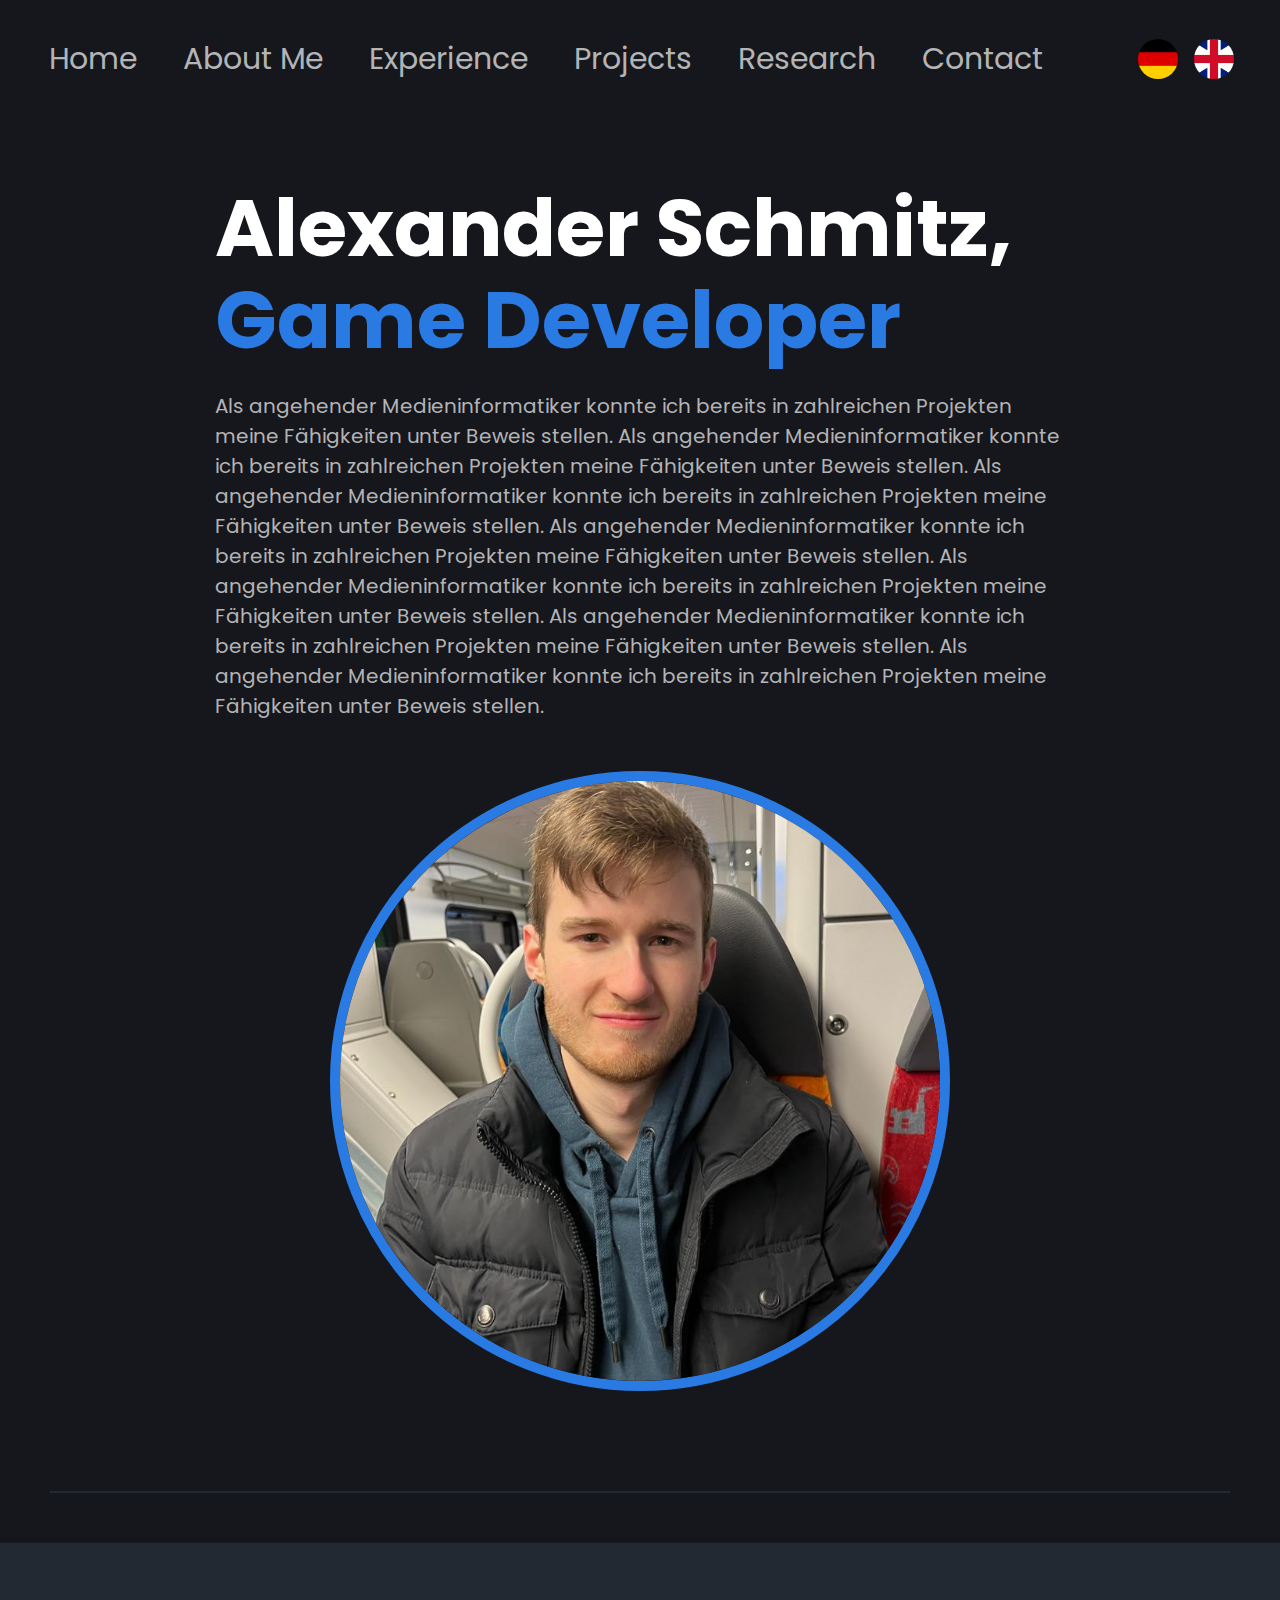
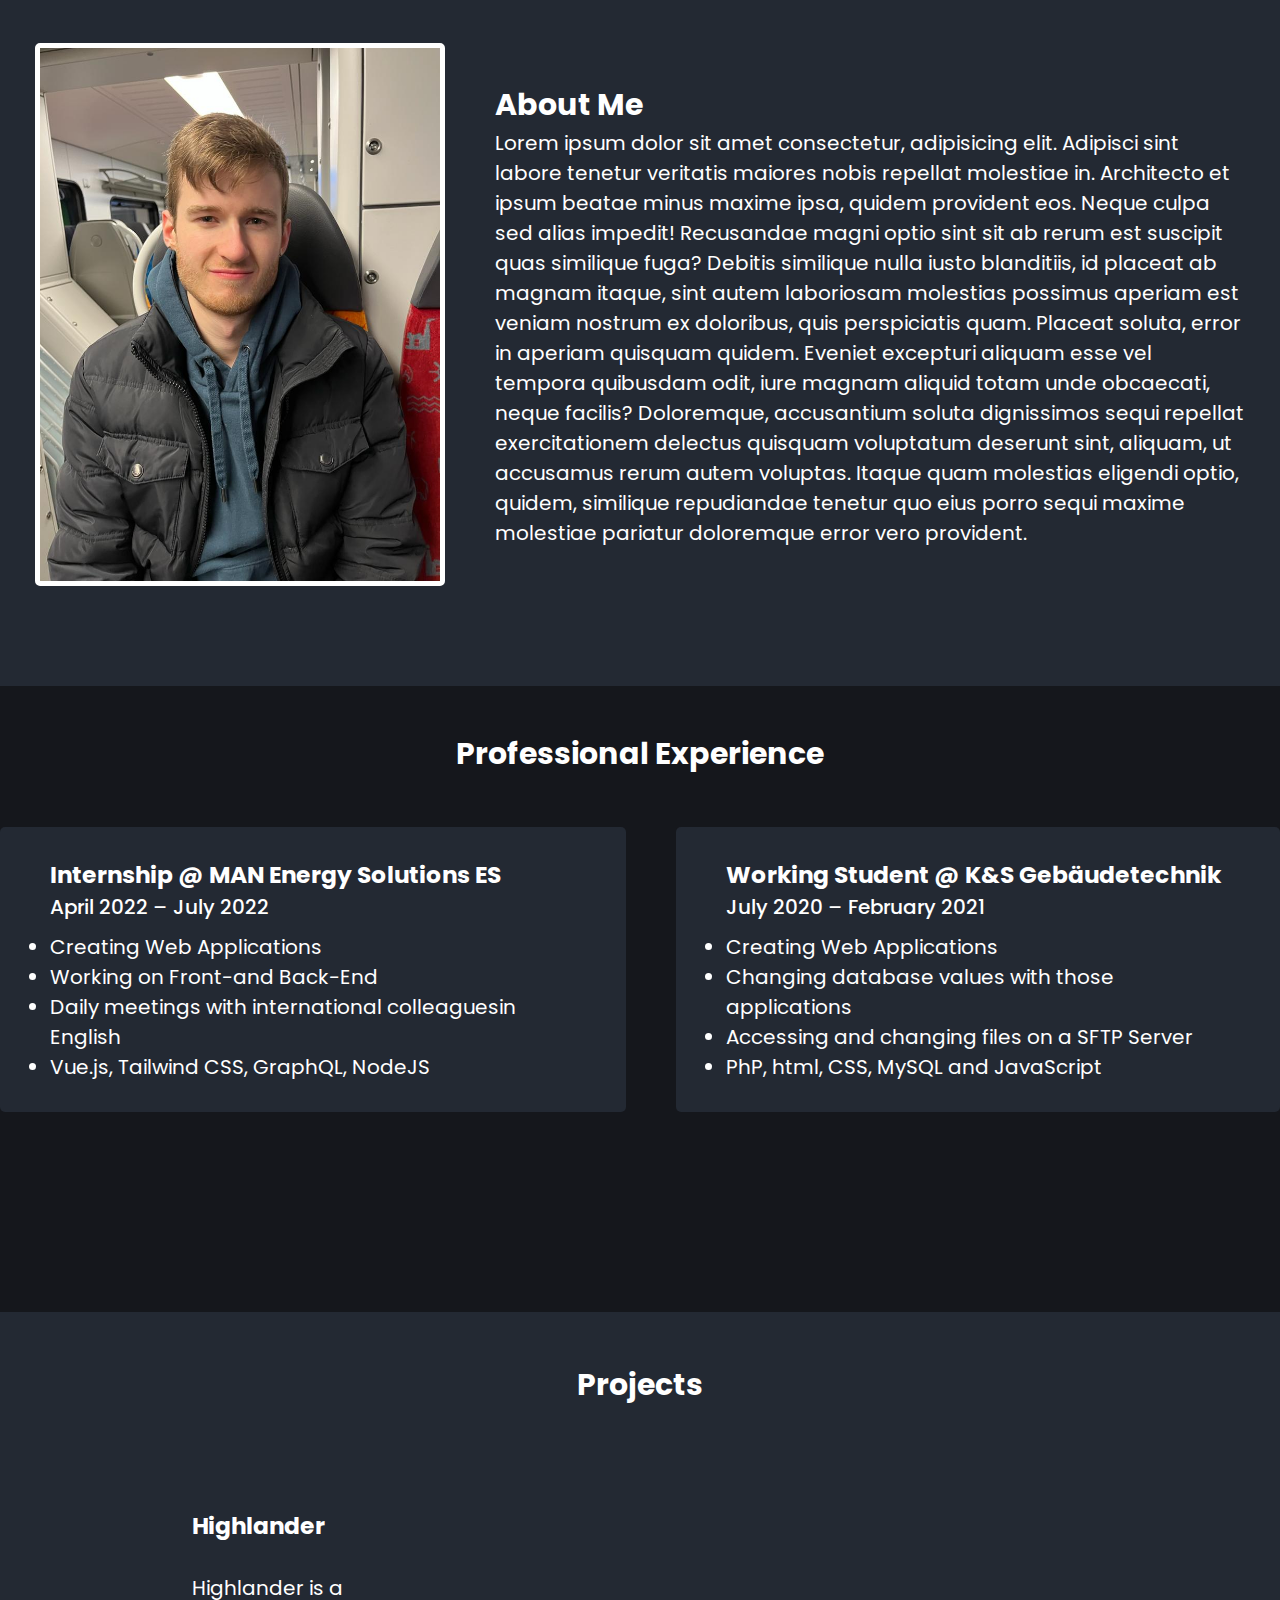
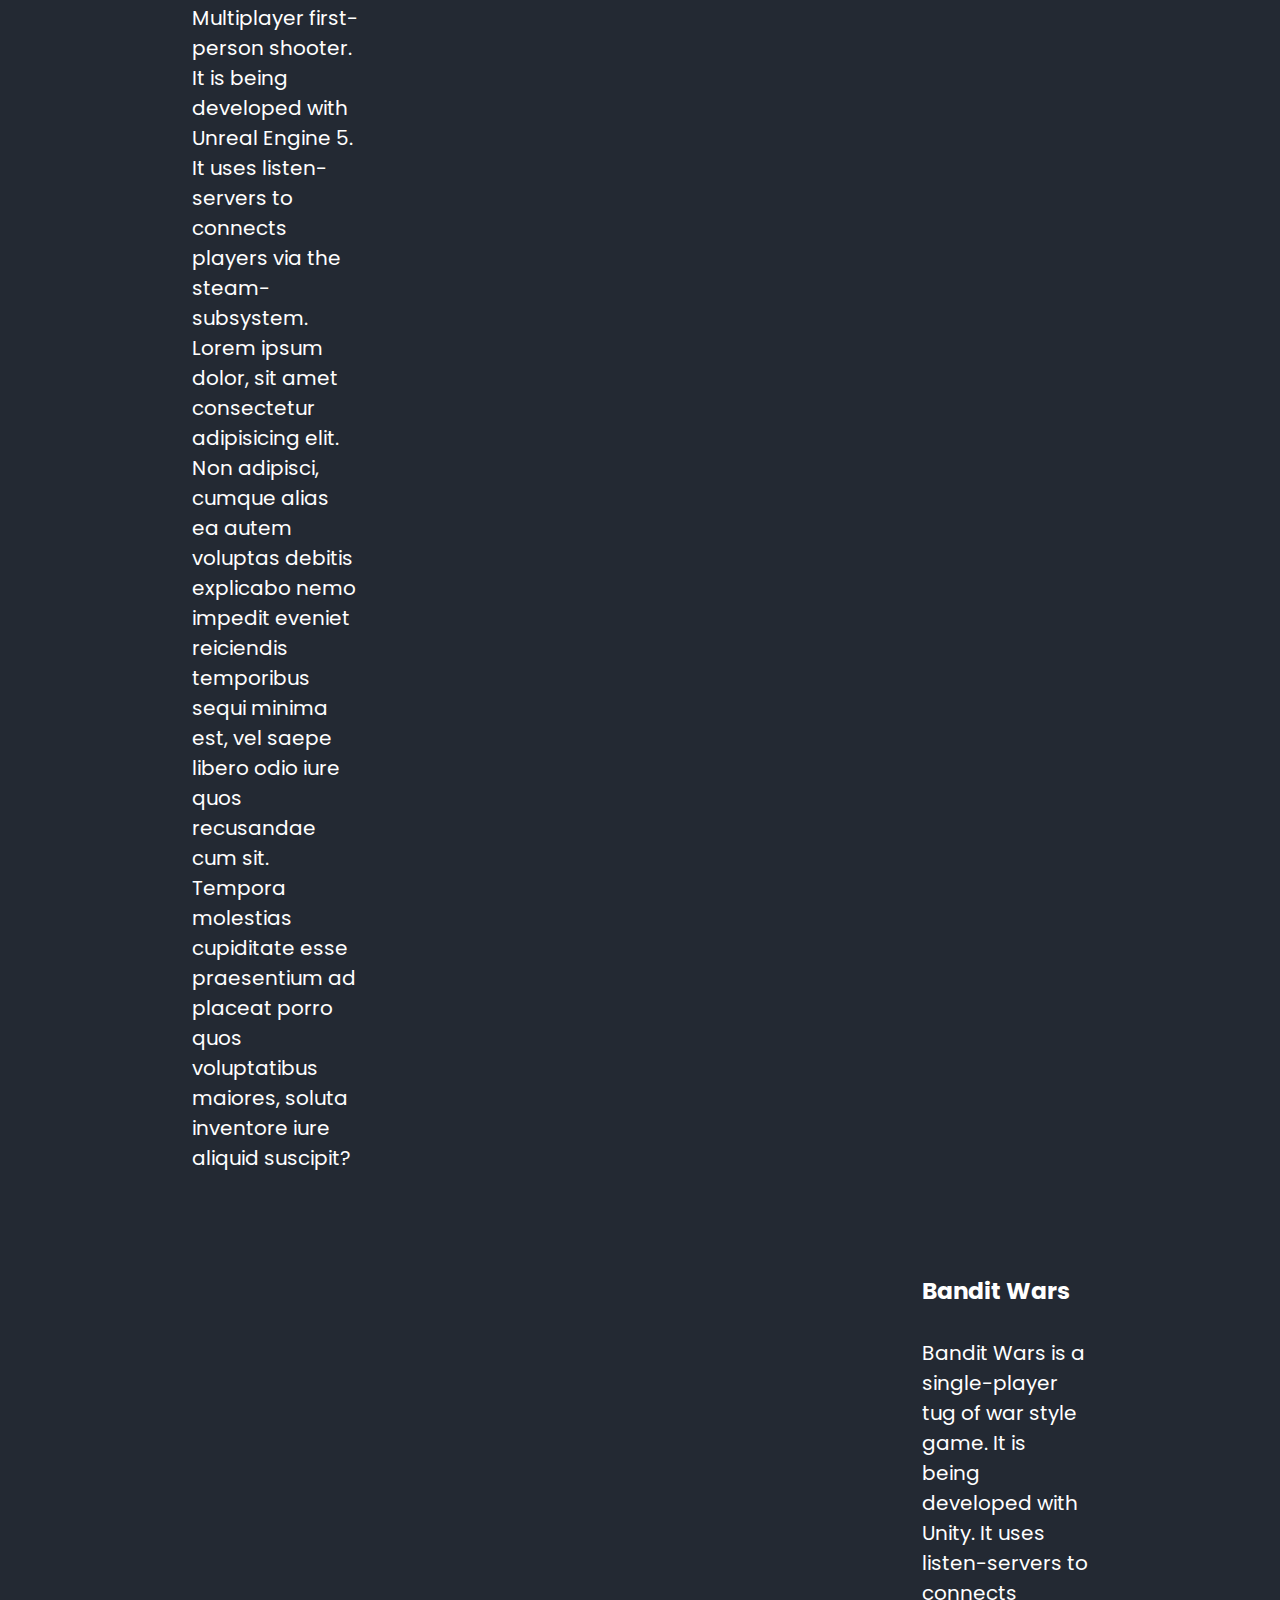
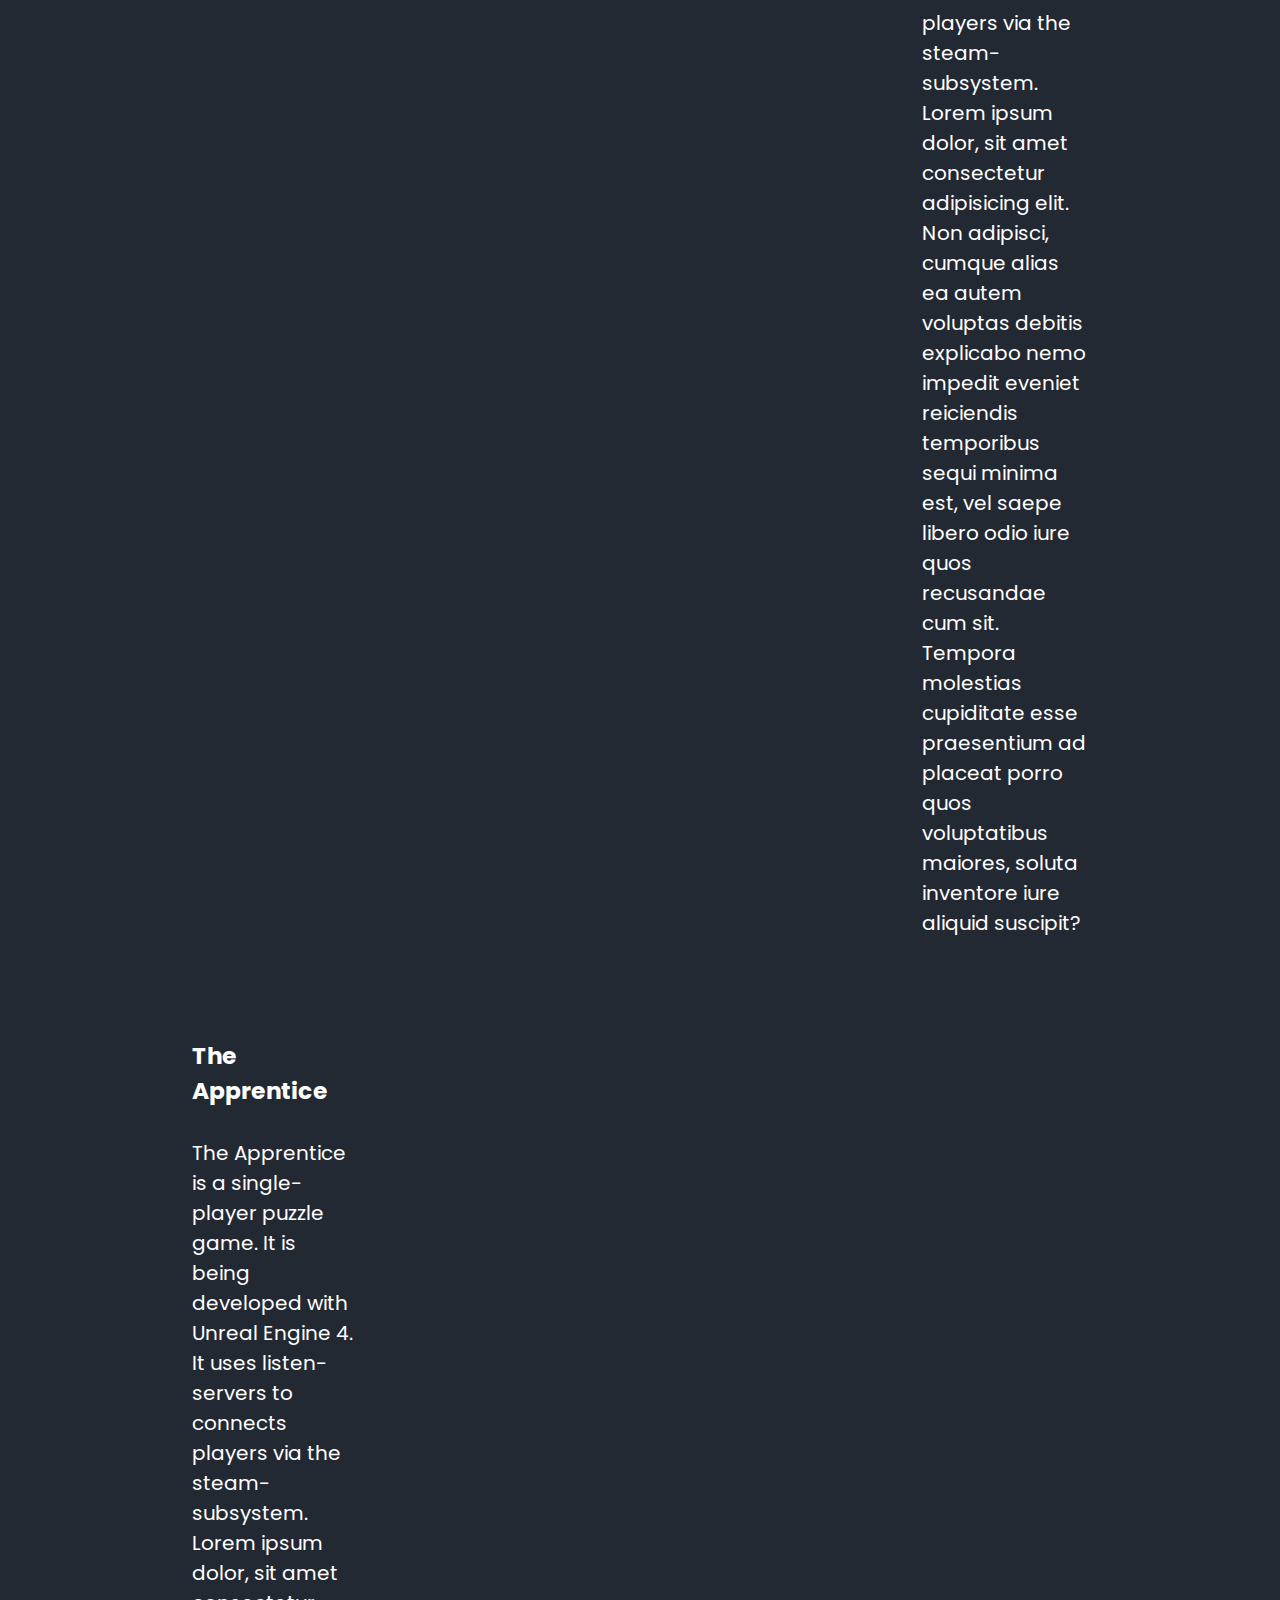
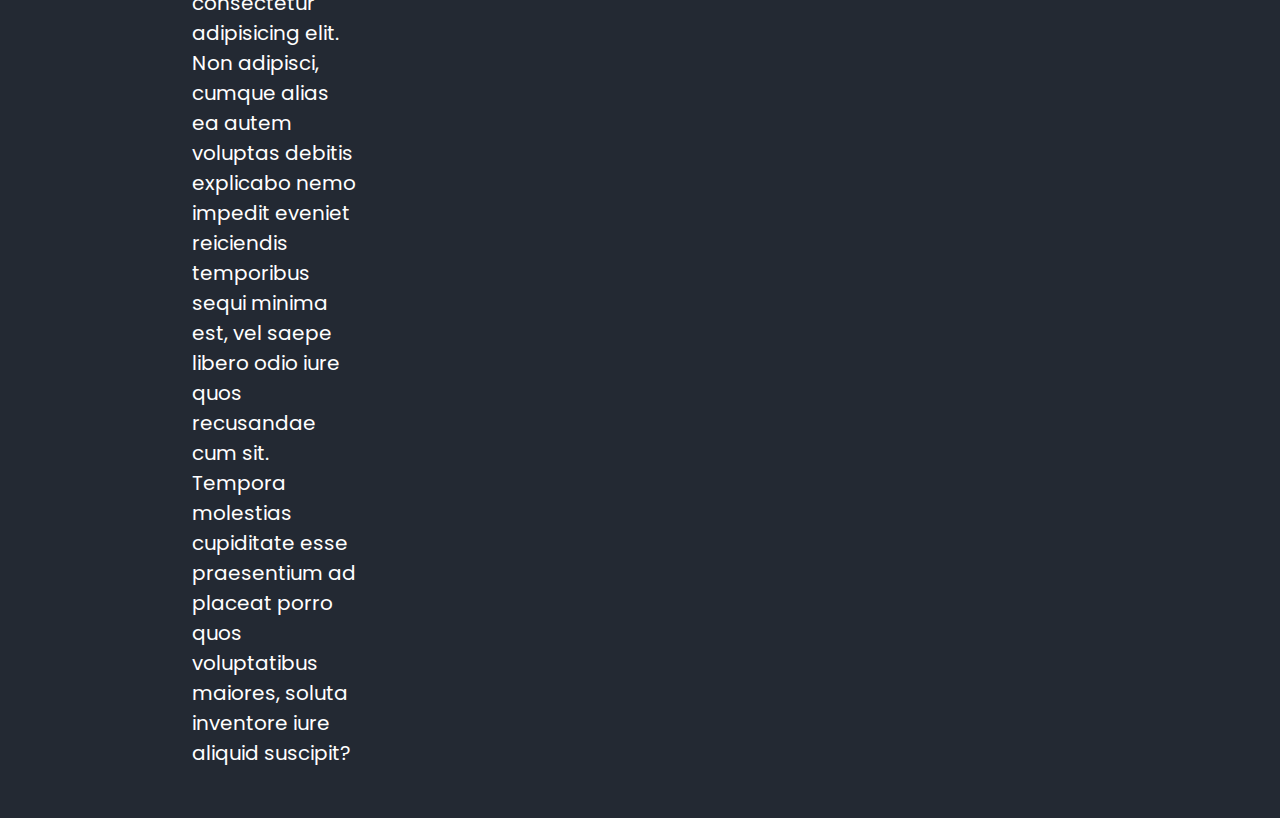
==== index.html @ 93273122 "Inital Commit" ====
<!DOCTYPE html>
<html lang="en">
<head>
    <meta charset="UTF-8">
    <meta http-equiv="X-UA-Compatible" content="IE=edge">
    <meta name="viewport" content="width=device-width, initial-scale=1.0">
    <title>Portfolio Alexander Schmitz</title>
    <link rel="stylesheet" href="styles/general.css">
    <link rel="stylesheet" href="styles/navbar.css">
    <link rel="stylesheet" href="styles/header.css">
    <link rel="stylesheet" href="styles/resume.css">
    <link rel="stylesheet" href="styles/aboutme.css">
    <link rel="stylesheet" href="styles/projects.css">
</head>
<body>
    <header>
        <nav>
            <ul>
                <li><a href="">Home</a></li>
                <li><a href="">About Me</a></li>
                <li><a href="">Experience</a></li>
                <li><a href="">Projects</a></li>
                <li><a href="">Research</a></li>
                <li><a href="">Contact</a></li>
            </ul>
            <div class="flags">
                <div class="flag">
                    <img src="images/german_flag.png">
                </div>
                <div class="flag">
                    <img src="images/gb_flag.png">
                </div>
            </div>
        </nav>
        <div class="header">
            <div class="header-text">
                <h1 style="white-space: nowrap;">Alexander Schmitz, <br><span style="color: var(--main-brand-color);">Game Developer</h1>
                <p class="subheading">
                    Als angehender Medieninformatiker konnte ich bereits in zahlreichen Projekten meine Fähigkeiten
                    unter Beweis stellen. Als angehender Medieninformatiker konnte ich bereits in zahlreichen Projekten meine Fähigkeiten
                    unter Beweis stellen. Als angehender Medieninformatiker konnte ich bereits in zahlreichen Projekten meine Fähigkeiten
                    unter Beweis stellen. Als angehender Medieninformatiker konnte ich bereits in zahlreichen Projekten meine Fähigkeiten
                    unter Beweis stellen. Als angehender Medieninformatiker konnte ich bereits in zahlreichen Projekten meine Fähigkeiten
                    unter Beweis stellen. Als angehender Medieninformatiker konnte ich bereits in zahlreichen Projekten meine Fähigkeiten
                    unter Beweis stellen. Als angehender Medieninformatiker konnte ich bereits in zahlreichen Projekten meine Fähigkeiten
                    unter Beweis stellen.
                </p>
            </div>
            <div class="circle">
                <img src="images/pic_self.jpeg" alt="Picture Alexander Schmitz">
            </div>
        </div>
    </header>
    <div class="divider"></div>
    <main>
        <section id="about-me-section">
            <img src="images/pic_self.jpeg" alt="Picture Alexander Schmitz">
            <div style="width: 750px;">
                <h2>About Me</h2>
                <p>Lorem ipsum dolor sit amet consectetur, adipisicing elit. Adipisci sint labore 
                    tenetur veritatis maiores nobis repellat molestiae in. Architecto et ipsum beatae 
                    minus maxime ipsa, quidem provident eos. Neque culpa sed alias impedit! Recusandae 
                    magni optio sint sit ab rerum est suscipit quas similique fuga? Debitis similique 
                    nulla iusto blanditiis, id placeat ab magnam itaque, sint autem laboriosam molestias 
                    possimus aperiam est veniam nostrum ex doloribus, quis perspiciatis quam. Placeat 
                    soluta, error in aperiam quisquam quidem. Eveniet excepturi aliquam esse vel tempora 
                    quibusdam odit, iure magnam aliquid totam unde obcaecati, neque facilis? Doloremque, 
                    accusantium soluta dignissimos sequi repellat exercitationem delectus quisquam voluptatum 
                    deserunt sint, aliquam, ut accusamus rerum autem voluptas. Itaque quam molestias eligendi 
                    optio, quidem, similique repudiandae tenetur quo eius porro sequi maxime molestiae pariatur 
                    doloremque error vero provident.
                </p>
            </div>
        </section>
        <section id="resume">
            <h2>Professional Experience</h2>
            <div id="experience">
                <div class="resume-section">
                    <h3>Internship @ MAN Energy Solutions ES</h3>
                    <h4>April 2022 – July 2022</h4>
                    <ul>
                        <li>Creating Web Applications</li>
                        <li>Working on Front-and Back-End</li>
                        <li>Daily meetings with international colleaguesin English</li>
                        <li>Vue.js, Tailwind CSS, GraphQL, NodeJS</li>
                    </ul>
                </div>
                <div class="resume-section">
                    <h3>Working Student @ K&S Gebäudetechnik</h3>
                    <h4>July 2020 – February 2021</h4>
                    <ul>
                        <li>Creating Web Applications</li>
                        <li>Changing database values with those applications</li>
                        <li>Accessing and changing files on a SFTP Server</li>
                        <li>PhP, html, CSS, MySQL and JavaScript</li>
                    </ul>
                </div>
            </div>
        </section>
        <section id="projects">
            <h2>Projects</h2>
            <div class="project">
                <div class="project-description">
                    <h3>Highlander</h3>
                    <p>
                        Highlander is a Multiplayer first-person shooter. It is being developed with Unreal Engine 5.
                        It uses listen-servers to connects players via the steam-subsystem. Lorem ipsum dolor, sit amet consectetur adipisicing elit. Non adipisci, cumque alias ea autem voluptas debitis explicabo nemo impedit eveniet reiciendis temporibus sequi minima est, vel saepe libero odio iure quos recusandae cum sit. Tempora molestias cupiditate esse praesentium ad placeat porro quos voluptatibus maiores, soluta inventore iure aliquid suscipit?
                    </p>
                </div>
                <div>
                    <iframe width="700" height="395" src="https://www.youtube.com/embed/jy7Hrgkqv9A" title="Highlander core gameplay elements" frameborder="0" allow="accelerometer; autoplay; clipboard-write; encrypted-media; gyroscope; picture-in-picture; web-share" allowfullscreen></iframe>
                </div>
            </div>
            <div class="project">
                <div>
                    <iframe width="700" height="395" src="https://www.youtube.com/embed/1UZQknP1VeA" title="Bandit Wars Demo" frameborder="0" allow="accelerometer; autoplay; clipboard-write; encrypted-media; gyroscope; picture-in-picture; web-share" allowfullscreen></iframe>
                </div>
                <div class="project-description">
                    <h3>Bandit Wars</h3>
                    <p>
                        Bandit Wars is a single-player tug of war style game. It is being developed with Unity.
                        It uses listen-servers to connects players via the steam-subsystem. Lorem ipsum dolor, sit amet consectetur adipisicing elit. Non adipisci, cumque alias ea autem voluptas debitis explicabo nemo impedit eveniet reiciendis temporibus sequi minima est, vel saepe libero odio iure quos recusandae cum sit. Tempora molestias cupiditate esse praesentium ad placeat porro quos voluptatibus maiores, soluta inventore iure aliquid suscipit?
                    </p>
                </div>
            </div>
            <div class="project">
                <div class="project-description">
                    <h3>The Apprentice</h3>
                    <p>
                        The Apprentice is a single-player puzzle game. It is being developed with Unreal Engine 4.
                        It uses listen-servers to connects players via the steam-subsystem. Lorem ipsum dolor, sit amet consectetur adipisicing elit. Non adipisci, cumque alias ea autem voluptas debitis explicabo nemo impedit eveniet reiciendis temporibus sequi minima est, vel saepe libero odio iure quos recusandae cum sit. Tempora molestias cupiditate esse praesentium ad placeat porro quos voluptatibus maiores, soluta inventore iure aliquid suscipit?
                    </p>
                </div>
                <div>
                    <iframe width="700" height="395" src="https://www.youtube.com/embed/t-I8sdcfZiw" title="The Apprentice Playthrough" frameborder="0" allow="accelerometer; autoplay; clipboard-write; encrypted-media; gyroscope; picture-in-picture; web-share" allowfullscreen></iframe>
                </div>
            </div>
        </section>
    </main>
    <footer>

    </footer>
</body>
</html>
---- styles/general.css ----
@import url('https://fonts.googleapis.com/css2?family=Poppins:ital,wght@0,100;0,200;0,300;0,400;0,500;0,600;0,700;0,800;0,900;1,100;1,200;1,300;1,400;1,500;1,600;1,700;1,800;1,900&display=swap');

:root {
    --main-brand-color: #297AE3;
    --primary-color: #15171C;
    --secondary-color: #232933;
    --light-secondary-color: #2E3744;
    --text-color: white;
    --secondary-text-color: #B3B4B6;
}

* {
    margin: 0;
    padding: 0;
}

body {
    min-height: 100vh;
    background-color: var(--primary-color);
    font-family: 'Poppins', sans-serif;
    font-size: 20px;
    color: var(--text-color)
}

.divider {
    border-top: 2px solid var(--secondary-color);
    margin-left: 50px;
    margin-right: 50px;
    margin-top: auto;
    margin-bottom: auto;
}

h1 {
    font-size: 80px;
    line-height: 115%;
}

.subheading {
    margin-top: 25px;
    color: var(--secondary-text-color);
}

@media(max-width: 800px) {
    h1 {
        font-size: 12vw;
        text-align: center;
    }

    .subheading {
        text-align: center;
    }
}
---- styles/navbar.css ----
nav {
    display: flex;
    justify-content: space-around;
}

nav ul {
    display: flex;
    justify-content: space-between;
    gap: 40px;
}

nav li {
    list-style-type: none;
}

nav a {
    text-decoration: none;
    color: var(--secondary-text-color);
    font-size: 30px;
    position: relative;
    padding: 3px;
}

nav a:hover {
    color: var(--text-color);
}

nav a::after {
    content: '';
    height: 2px;
    width: 0;
    background: var(--main-brand-color);
    position: absolute;
    bottom: 0;
    left: 0;
    transition: 150ms ease-in-out;
}

nav a:hover::after {
    width: 100%;
}
---- styles/header.css ----
header {
    margin-top: 4vh;
}

.header {
    padding: 100px 25px;
    display: flex;
    justify-content: center;
    align-items: center;
    gap: 50px;
    flex-wrap: wrap;
}

.header-text {
    width: 850px;
}

.circle {
    height: 600px;
    width: 600px;
    max-height: 80vw;
    max-width: 80vw;
    overflow: hidden;
    border-radius: 50%;
    border: 10px solid var(--main-brand-color);

    display: flex;
    justify-content: center;
    align-items: center;
}

.circle img {
    width: 100%;
}

.flag {
    height: 40px;
    width: 40px;
    max-height: 8vw;
    max-width: 8vw;
    overflow: hidden;
    border-radius: 50%;

    display: flex;
    justify-content: center;
    align-items: center;
}

.flag:hover {
    cursor: pointer;
}

.flag img {
    height: 100%;
}

.flags {
    display: flex;
    justify-content: center;
    align-items: center;
    gap: 1rem;
}
---- styles/resume.css ----
#experience {
    display: flex;
    flex-direction: row;
    align-items: center;
    justify-content: space-around;
    gap: 50px;
}

.resume-section {
    background-color: var(--secondary-color);
    border-radius: 5px;
    padding: 30px 50px;
}

.resume-section h4 {
    margin-bottom: 10px;
    font-weight: 500;
}

#resume {
    display: flex;
    flex-direction: column;
    align-items: center;
    gap: 50px;

    margin-top: 5vh;
    margin-bottom: 5vh;
}
---- styles/aboutme.css ----
#about-me-section {
    display: flex;
    justify-content: center;
    align-items: center;
    gap: 50px;
    margin-top: 50px;
    padding: 100px 0;
    background-color: var(--secondary-color);
}

#about-me-section img {
    width: 400px;
    border: 5px solid var(--text-color);
    border-radius: 5px;
}
---- styles/projects.css ----
#projects {
    margin-top: 200px;
    display: flex;
    align-items: center;
    justify-content: center;
    flex-direction: column;
    gap: 100px;
    padding: 50px 0;
    background-color: var(--secondary-color);
}

.project {
    display: flex;
    flex-direction: row;
    align-items: center;
    justify-content: center;
    gap: 30px;
    width: 70%;
}

.project-description {
    display: flex;
    flex-direction: column;
    justify-content: center;
    gap: 30px;
}

video {
    width: 400px;
    height: 300px;
}
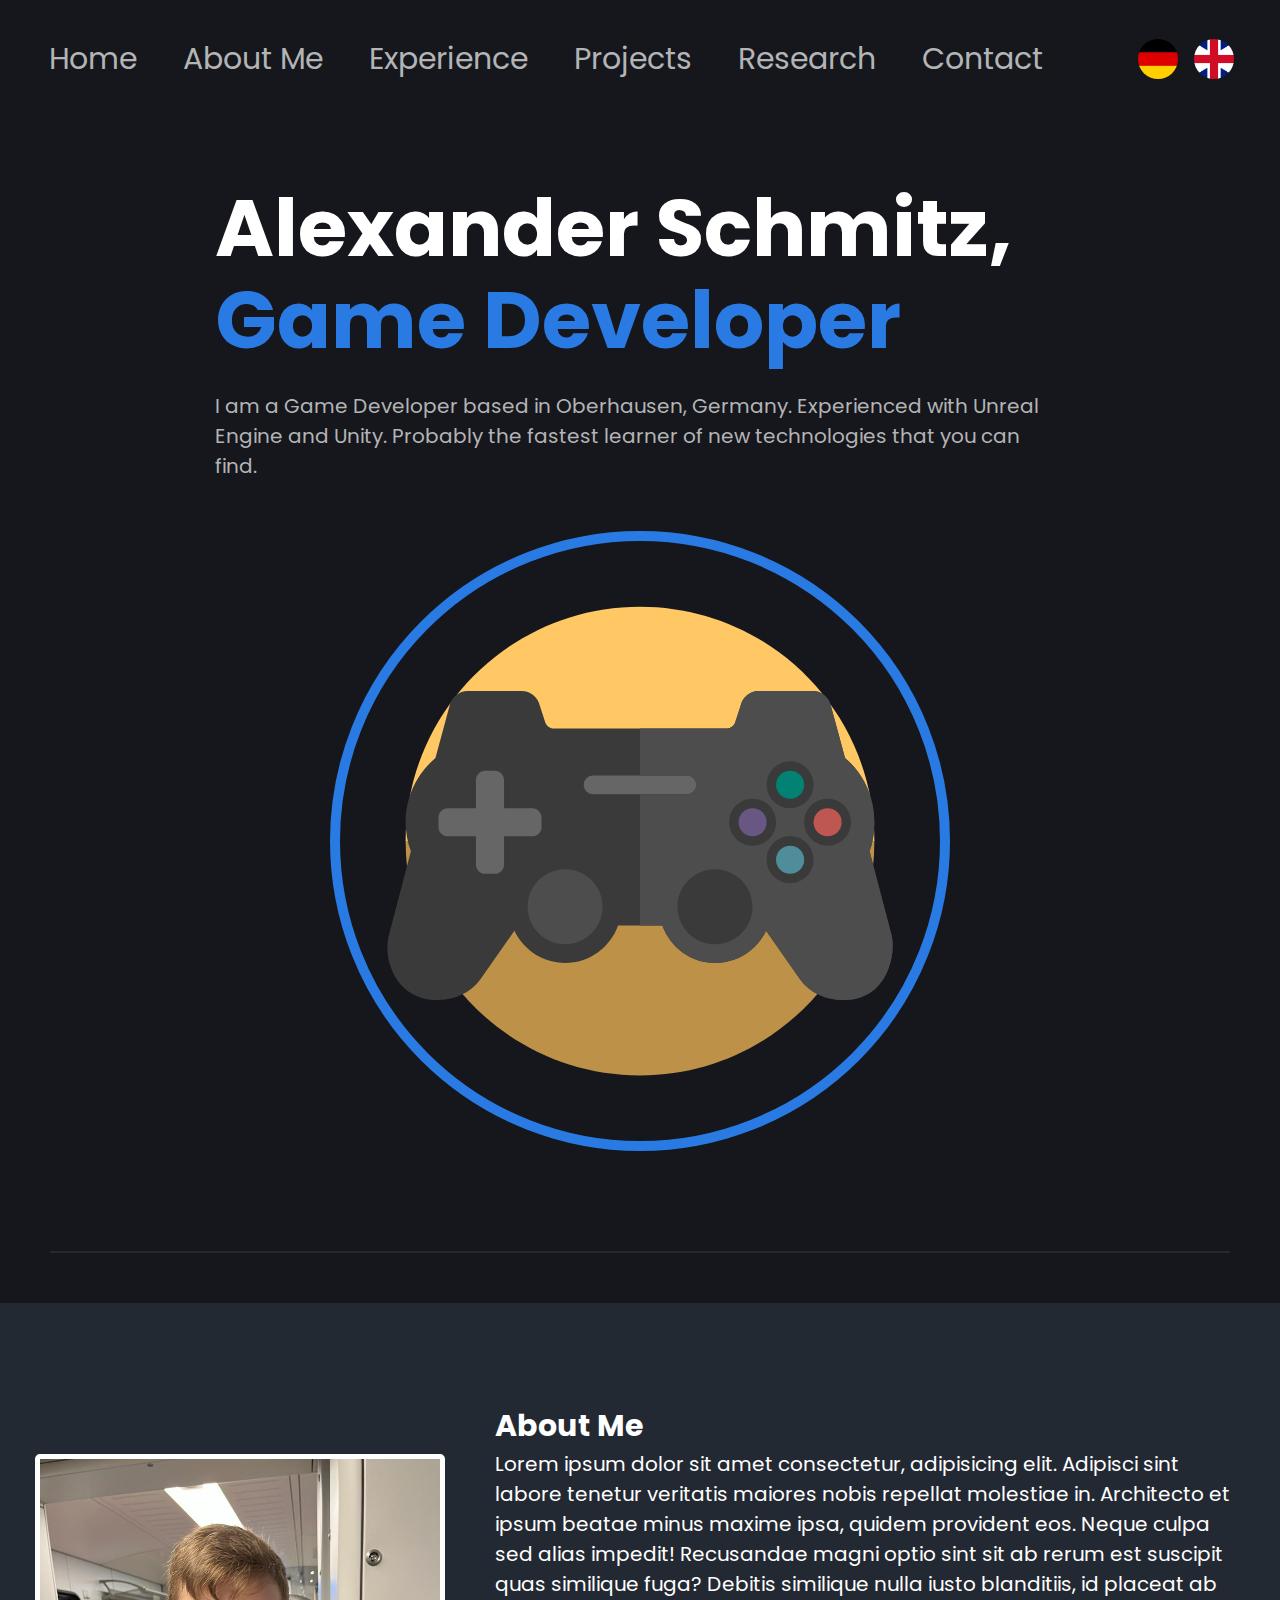
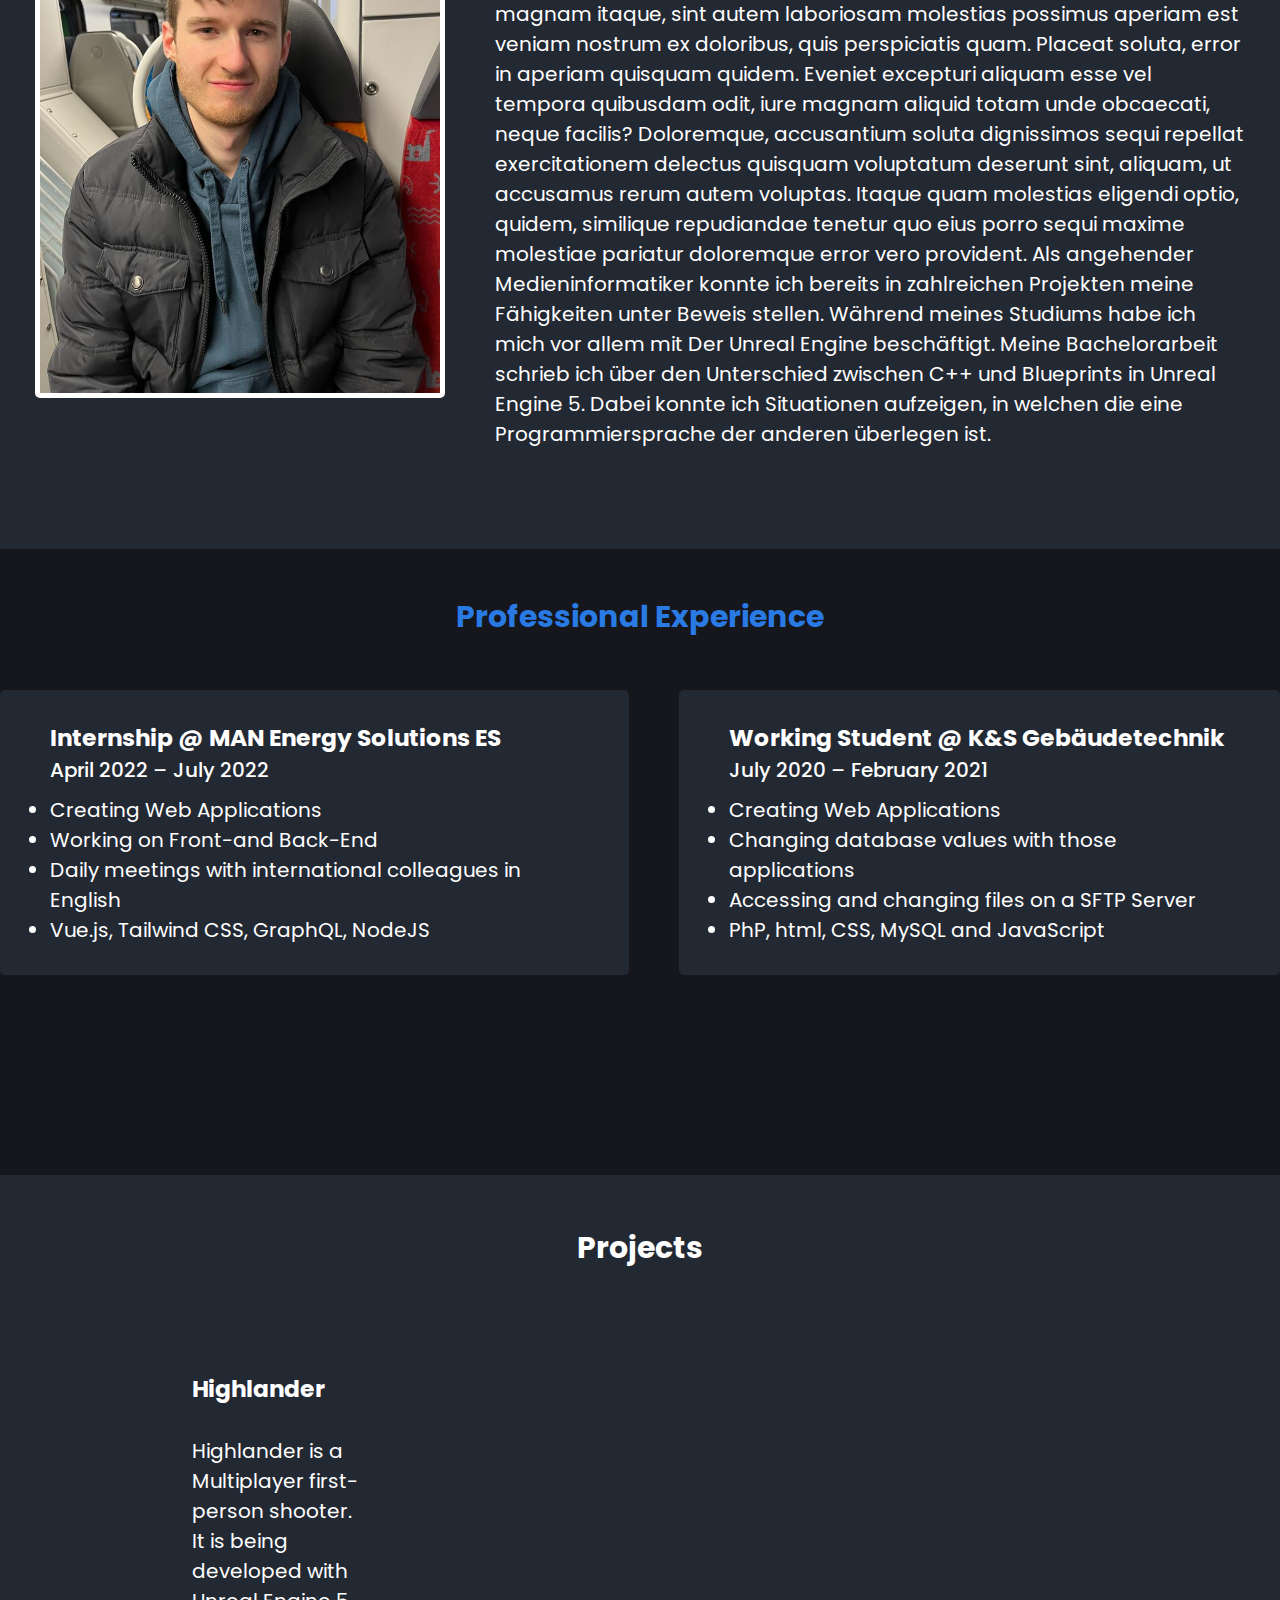
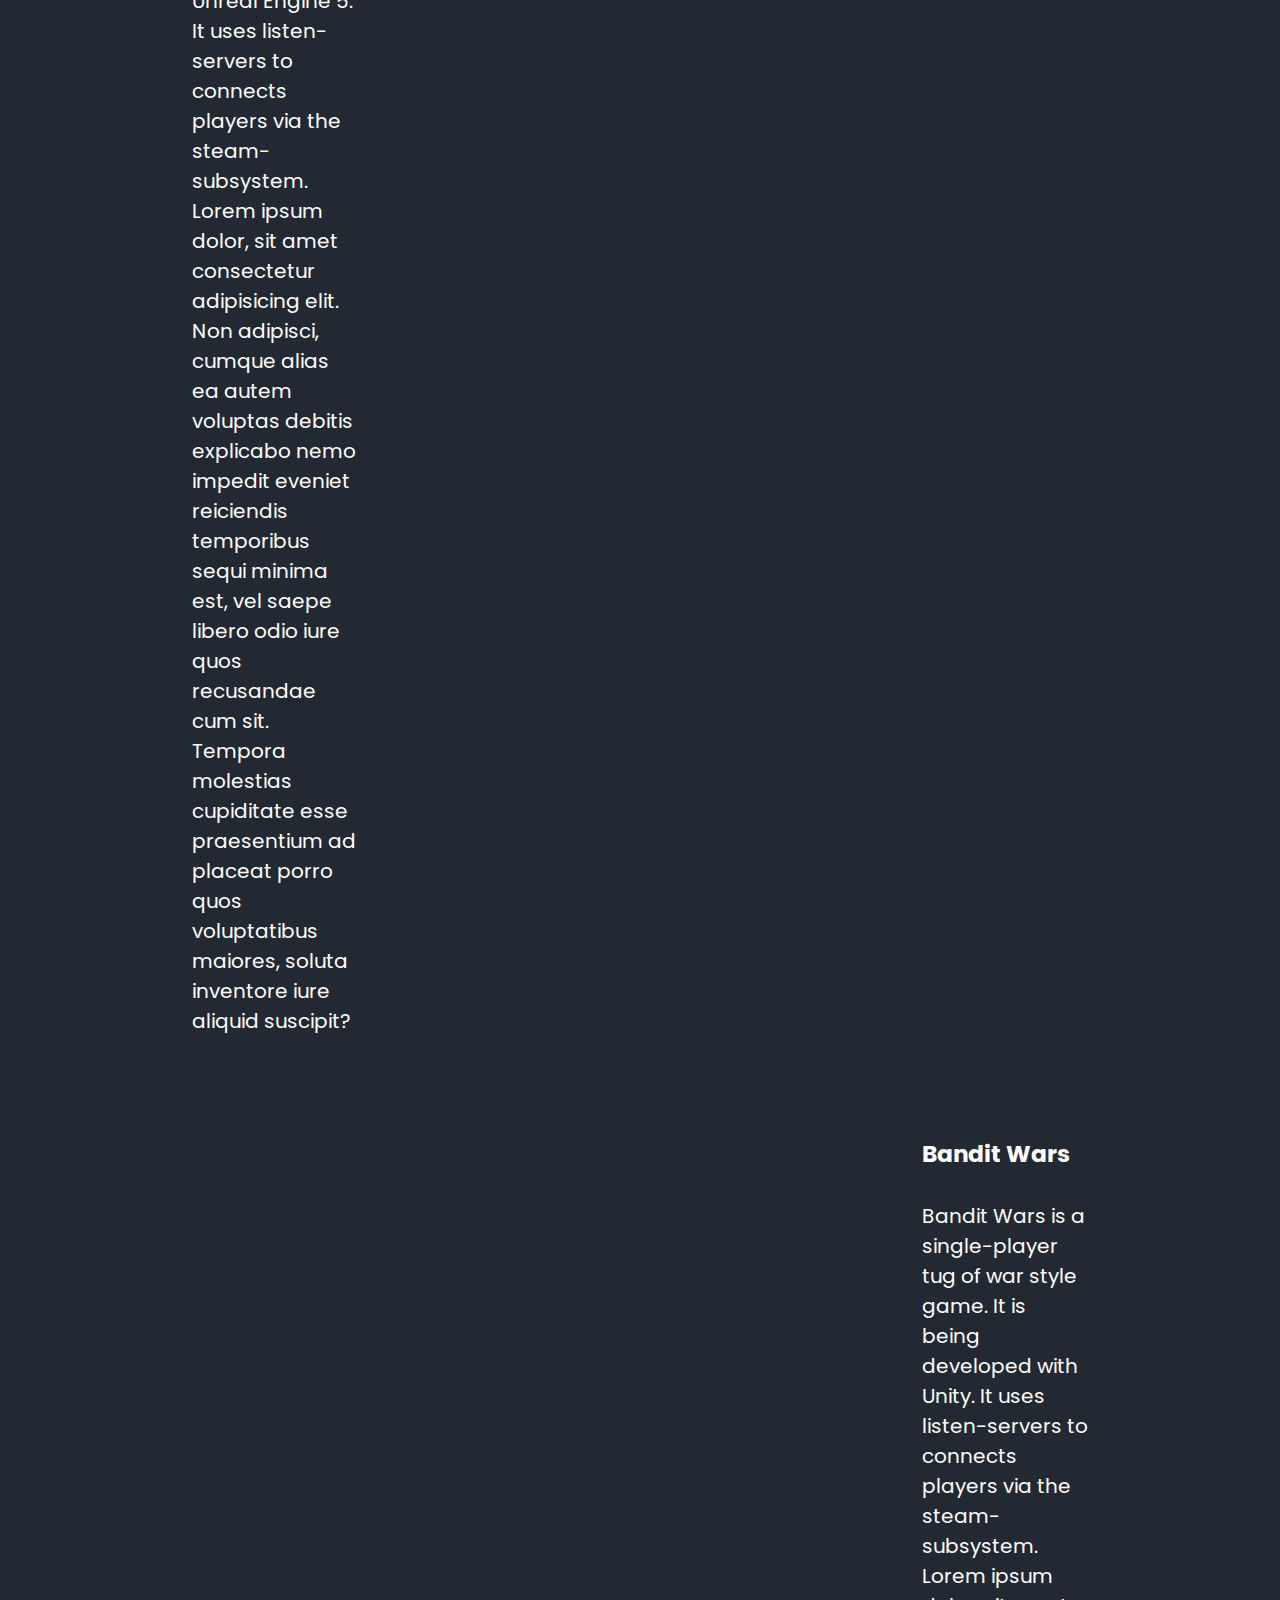
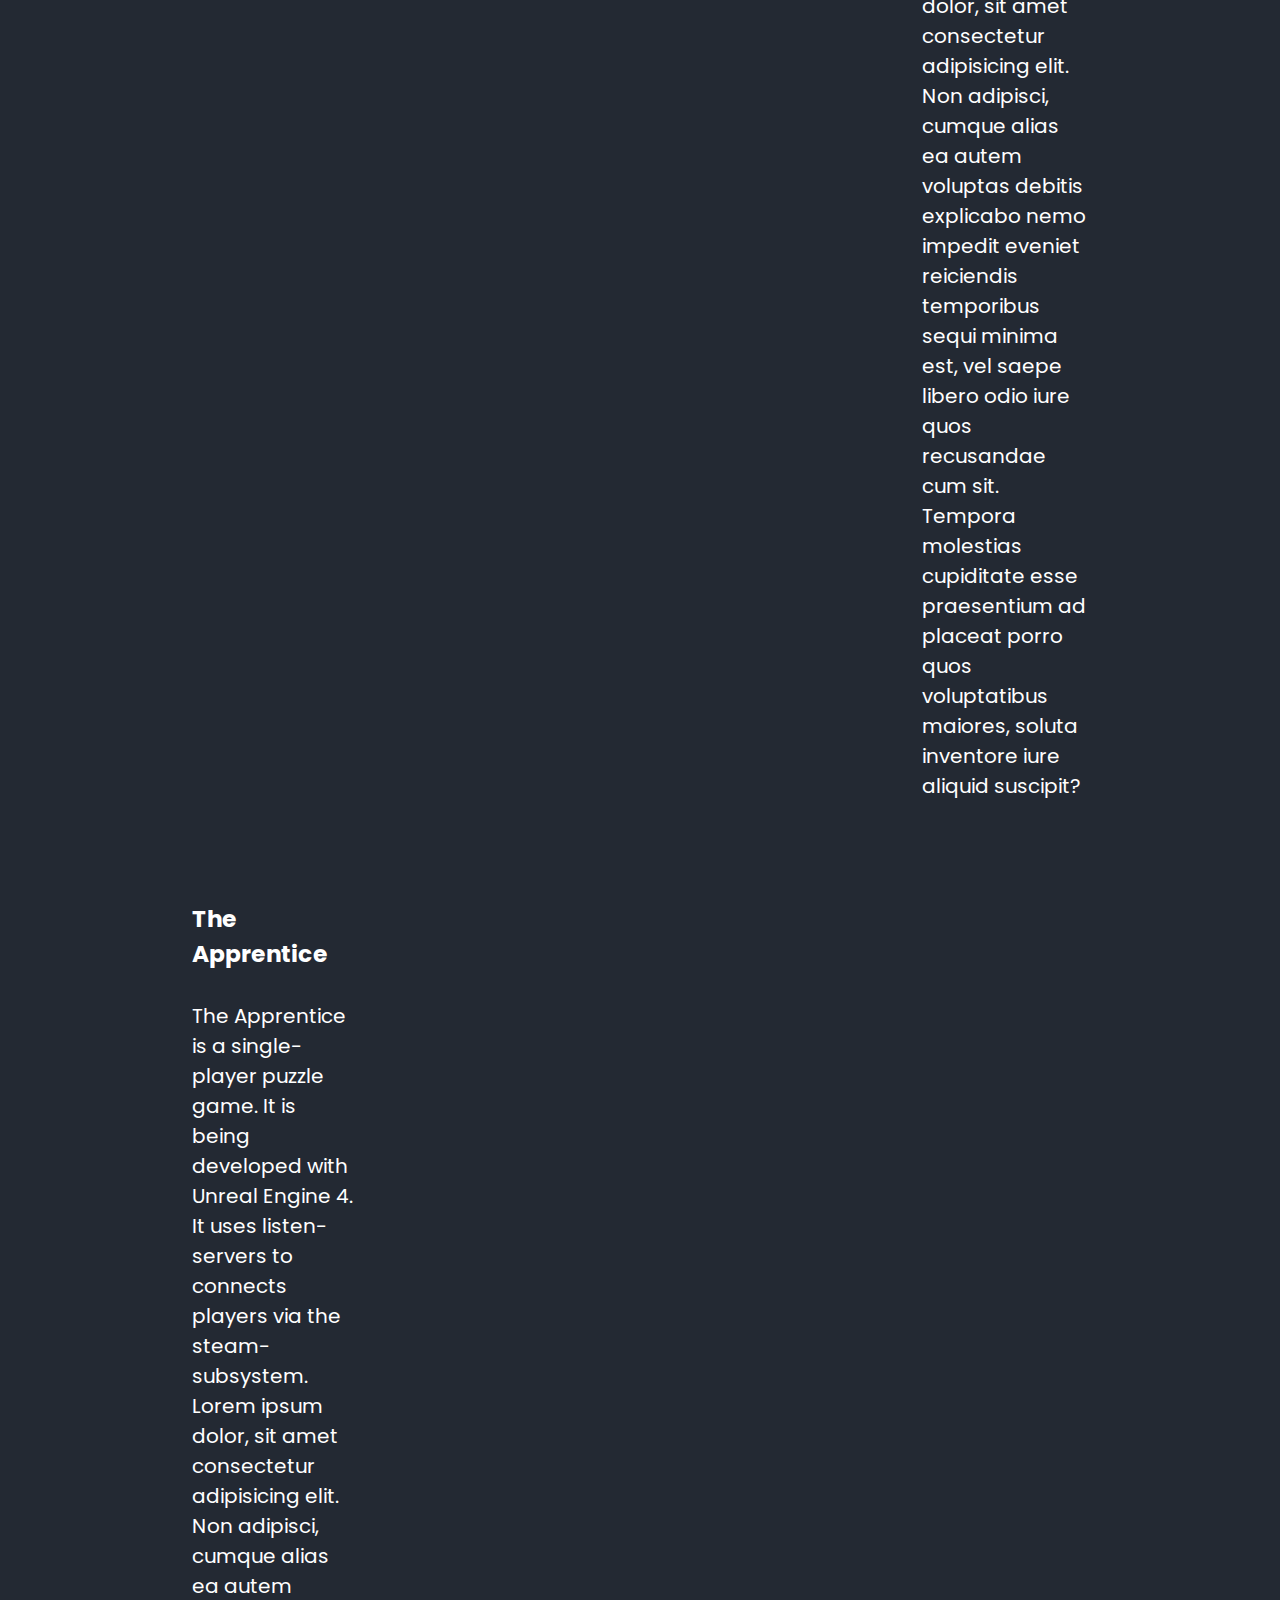
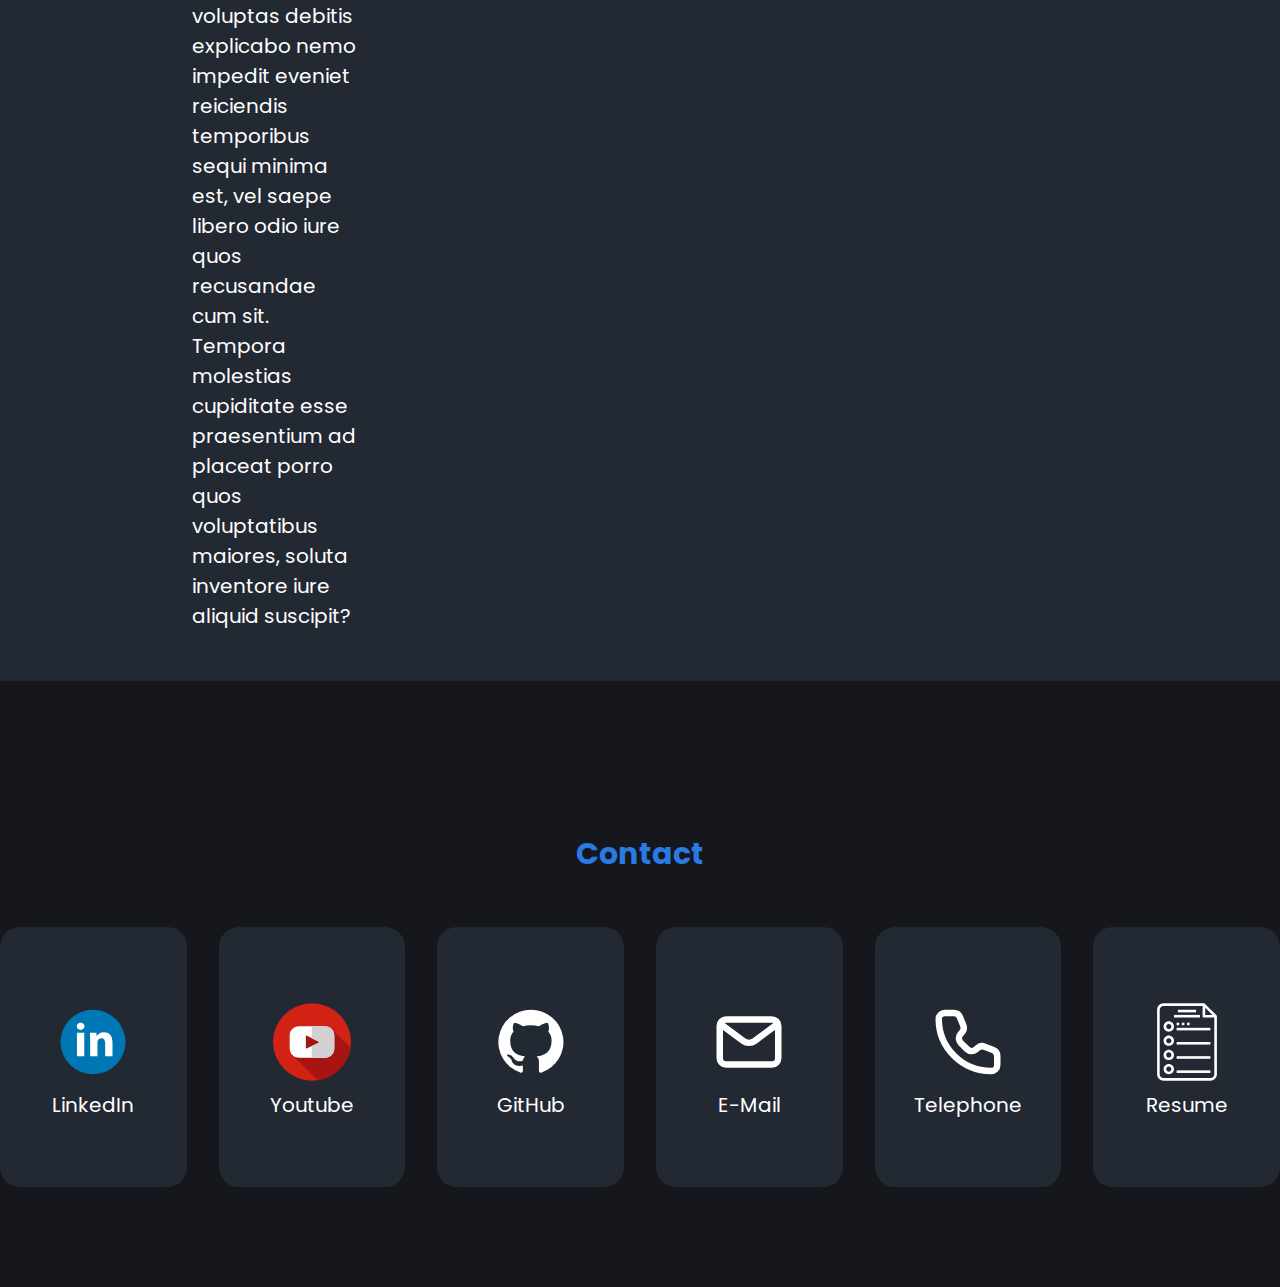
==== commit 412c62b9: "added informations section" ====
--- a/index.html
+++ b/index.html
@@ -11,6 +11,7 @@
     <link rel="stylesheet" href="styles/resume.css">
     <link rel="stylesheet" href="styles/aboutme.css">
     <link rel="stylesheet" href="styles/projects.css">
+    <link rel="stylesheet" href="styles/footer.css">
 </head>
 <body>
     <header>
@@ -19,7 +20,7 @@
                 <li><a href="">Home</a></li>
                 <li><a href="">About Me</a></li>
                 <li><a href="">Experience</a></li>
-                <li><a href="">Projects</a></li>
+                <li><a href="projects.html">Projects</a></li>
                 <li><a href="">Research</a></li>
                 <li><a href="">Contact</a></li>
             </ul>
@@ -36,18 +37,12 @@
             <div class="header-text">
                 <h1 style="white-space: nowrap;">Alexander Schmitz, <br><span style="color: var(--main-brand-color);">Game Developer</h1>
                 <p class="subheading">
-                    Als angehender Medieninformatiker konnte ich bereits in zahlreichen Projekten meine Fähigkeiten
-                    unter Beweis stellen. Als angehender Medieninformatiker konnte ich bereits in zahlreichen Projekten meine Fähigkeiten
-                    unter Beweis stellen. Als angehender Medieninformatiker konnte ich bereits in zahlreichen Projekten meine Fähigkeiten
-                    unter Beweis stellen. Als angehender Medieninformatiker konnte ich bereits in zahlreichen Projekten meine Fähigkeiten
-                    unter Beweis stellen. Als angehender Medieninformatiker konnte ich bereits in zahlreichen Projekten meine Fähigkeiten
-                    unter Beweis stellen. Als angehender Medieninformatiker konnte ich bereits in zahlreichen Projekten meine Fähigkeiten
-                    unter Beweis stellen. Als angehender Medieninformatiker konnte ich bereits in zahlreichen Projekten meine Fähigkeiten
-                    unter Beweis stellen.
+                    I am a Game Developer based in Oberhausen, Germany. Experienced with Unreal Engine and Unity.
+                    Probably the fastest learner of new technologies that you can find.
                 </p>
             </div>
             <div class="circle">
-                <img src="images/pic_self.jpeg" alt="Picture Alexander Schmitz">
+                <img src="images/game-svgrepo-com.svg" alt="Picture Alexander Schmitz">
             </div>
         </div>
     </header>
@@ -57,7 +52,8 @@
             <img src="images/pic_self.jpeg" alt="Picture Alexander Schmitz">
             <div style="width: 750px;">
                 <h2>About Me</h2>
-                <p>Lorem ipsum dolor sit amet consectetur, adipisicing elit. Adipisci sint labore 
+                <p>
+                    Lorem ipsum dolor sit amet consectetur, adipisicing elit. Adipisci sint labore 
                     tenetur veritatis maiores nobis repellat molestiae in. Architecto et ipsum beatae 
                     minus maxime ipsa, quidem provident eos. Neque culpa sed alias impedit! Recusandae 
                     magni optio sint sit ab rerum est suscipit quas similique fuga? Debitis similique 
@@ -68,12 +64,17 @@
                     accusantium soluta dignissimos sequi repellat exercitationem delectus quisquam voluptatum 
                     deserunt sint, aliquam, ut accusamus rerum autem voluptas. Itaque quam molestias eligendi 
                     optio, quidem, similique repudiandae tenetur quo eius porro sequi maxime molestiae pariatur 
-                    doloremque error vero provident.
+                    doloremque error vero provident. 
+                    Als angehender Medieninformatiker konnte ich bereits in zahlreichen Projekten meine Fähigkeiten
+                    unter Beweis stellen.
+                    Während meines Studiums habe ich mich vor allem mit Der Unreal Engine beschäftigt.
+                    Meine Bachelorarbeit schrieb ich über den Unterschied zwischen C++ und Blueprints in Unreal Engine 5.
+                    Dabei konnte ich Situationen aufzeigen, in welchen die eine Programmiersprache der anderen überlegen ist.
                 </p>
             </div>
         </section>
         <section id="resume">
-            <h2>Professional Experience</h2>
+            <h2 style="color: var(--main-brand-color)">Professional Experience</h2>
             <div id="experience">
                 <div class="resume-section">
                     <h3>Internship @ MAN Energy Solutions ES</h3>
@@ -81,7 +82,7 @@
                     <ul>
                         <li>Creating Web Applications</li>
                         <li>Working on Front-and Back-End</li>
-                        <li>Daily meetings with international colleaguesin English</li>
+                        <li>Daily meetings with international colleagues in English</li>
                         <li>Vue.js, Tailwind CSS, GraphQL, NodeJS</li>
                     </ul>
                 </div>
@@ -97,7 +98,7 @@
                 </div>
             </div>
         </section>
-        <section id="projects">
+        <section class="projects">
             <h2>Projects</h2>
             <div class="project">
                 <div class="project-description">
@@ -138,7 +139,61 @@
         </section>
     </main>
     <footer>
-
+        <div>
+            <div style="display: flex; justify-content: center; margin-bottom: 50px; color: var(--main-brand-color)">
+                <h2>Contact</h2>
+            </div>
+            <div class="contact">
+                <div class="social-icon">
+                    <a href="https://www.linkedin.com/in/alexander-schmitz-80b65a227/" target="_blank">
+                        <img src="images/linkedin-svgrepo-com.svg" alt="LinkedIn">
+                    </a>
+                    <div>
+                        LinkedIn
+                    </div>
+                </div>
+                <div class="social-icon">
+                    <a href="https://www.youtube.com/channel/UC_hj7Z6IKdzc0lH1IGOs1Bw" target="_blank">
+                        <img src="images/youtube-svgrepo-com.svg" alt="Youtube">
+                    </a>
+                    <div>
+                        Youtube
+                    </div>
+                </div>
+                <div class="social-icon">
+                    <a href="https://github.com/axschmitz" target="_blank">
+                        <img src="images/github-svgrepo-com.svg" alt="GitHub">
+                    </a>
+                    <div>
+                        GitHub
+                    </div>
+                </div>
+                <div class="social-icon">
+                    <a href="mailto:alexschmitz64@live.de">
+                        <img src="images/email-svgrepo-com.svg" alt="E-Mail">
+                    </a>
+                    <div>
+                        E-Mail
+                    </div>
+                </div>
+                <div class="social-icon">
+                    <a href="tel:+4915785721112">
+                        <img src="images/phone-svgrepo-com.svg" alt="Telephone">
+                    </a>
+                    <div>
+                        Telephone
+                    </div>
+                </div>
+                <div class="social-icon">
+                    <a href="./docs/Resume.pdf" download>
+                        <img src="images/list-svgrepo-com.svg" alt="Resume">
+                    </a>
+                    <div>
+                        Resume
+                    </div>
+                </div>
+            </div>
+        </div>
     </footer>
 </body>
 </html>--- a/styles/general.css
+++ b/styles/general.css
@@ -2,7 +2,7 @@
 
 :root {
     --main-brand-color: #297AE3;
-    --primary-color: #15171C;
+    --primary-color: #15171C;    
     --secondary-color: #232933;
     --light-secondary-color: #2E3744;
     --text-color: white;
--- a/styles/projects.css
+++ b/styles/projects.css
@@ -1,4 +1,4 @@
-#projects {
+.projects {
     margin-top: 200px;
     display: flex;
     align-items: center;
--- a/styles/footer.css
+++ b/styles/footer.css
@@ -0,0 +1,48 @@
+footer {
+    margin-top: 150px;
+    margin-bottom: 100px;
+}
+
+.social-icon {
+    display: flex;
+    justify-content: center;
+    align-items: center;
+    flex-direction: column;
+
+    background-color: var(--secondary-color);
+    padding: 2em;
+    width: 10vw;
+    height: 20vh;
+    border-radius: 20px;
+    overflow: hidden;
+}
+
+.social-icon:hover {
+    -webkit-box-shadow: 0px 2px 10px 3px rgba(255,255,255,0.4); 
+    box-shadow: 0px 2px 10px 3px rgba(255,255,255,0.4);
+}
+
+.social-icon a {
+    display: flex;
+    justify-content: center;
+    align-items: center;
+}
+
+.social-icon img {
+    height: 90%;
+    width: 90%;
+    transition: 150ms ease-in-out;
+}
+
+.social-icon img:hover {
+    cursor: pointer;
+    height: 95%;
+    width: 95%;
+}
+
+.contact {
+    display: flex;
+    justify-content: center;
+    align-items: center;
+    gap: 2rem;
+}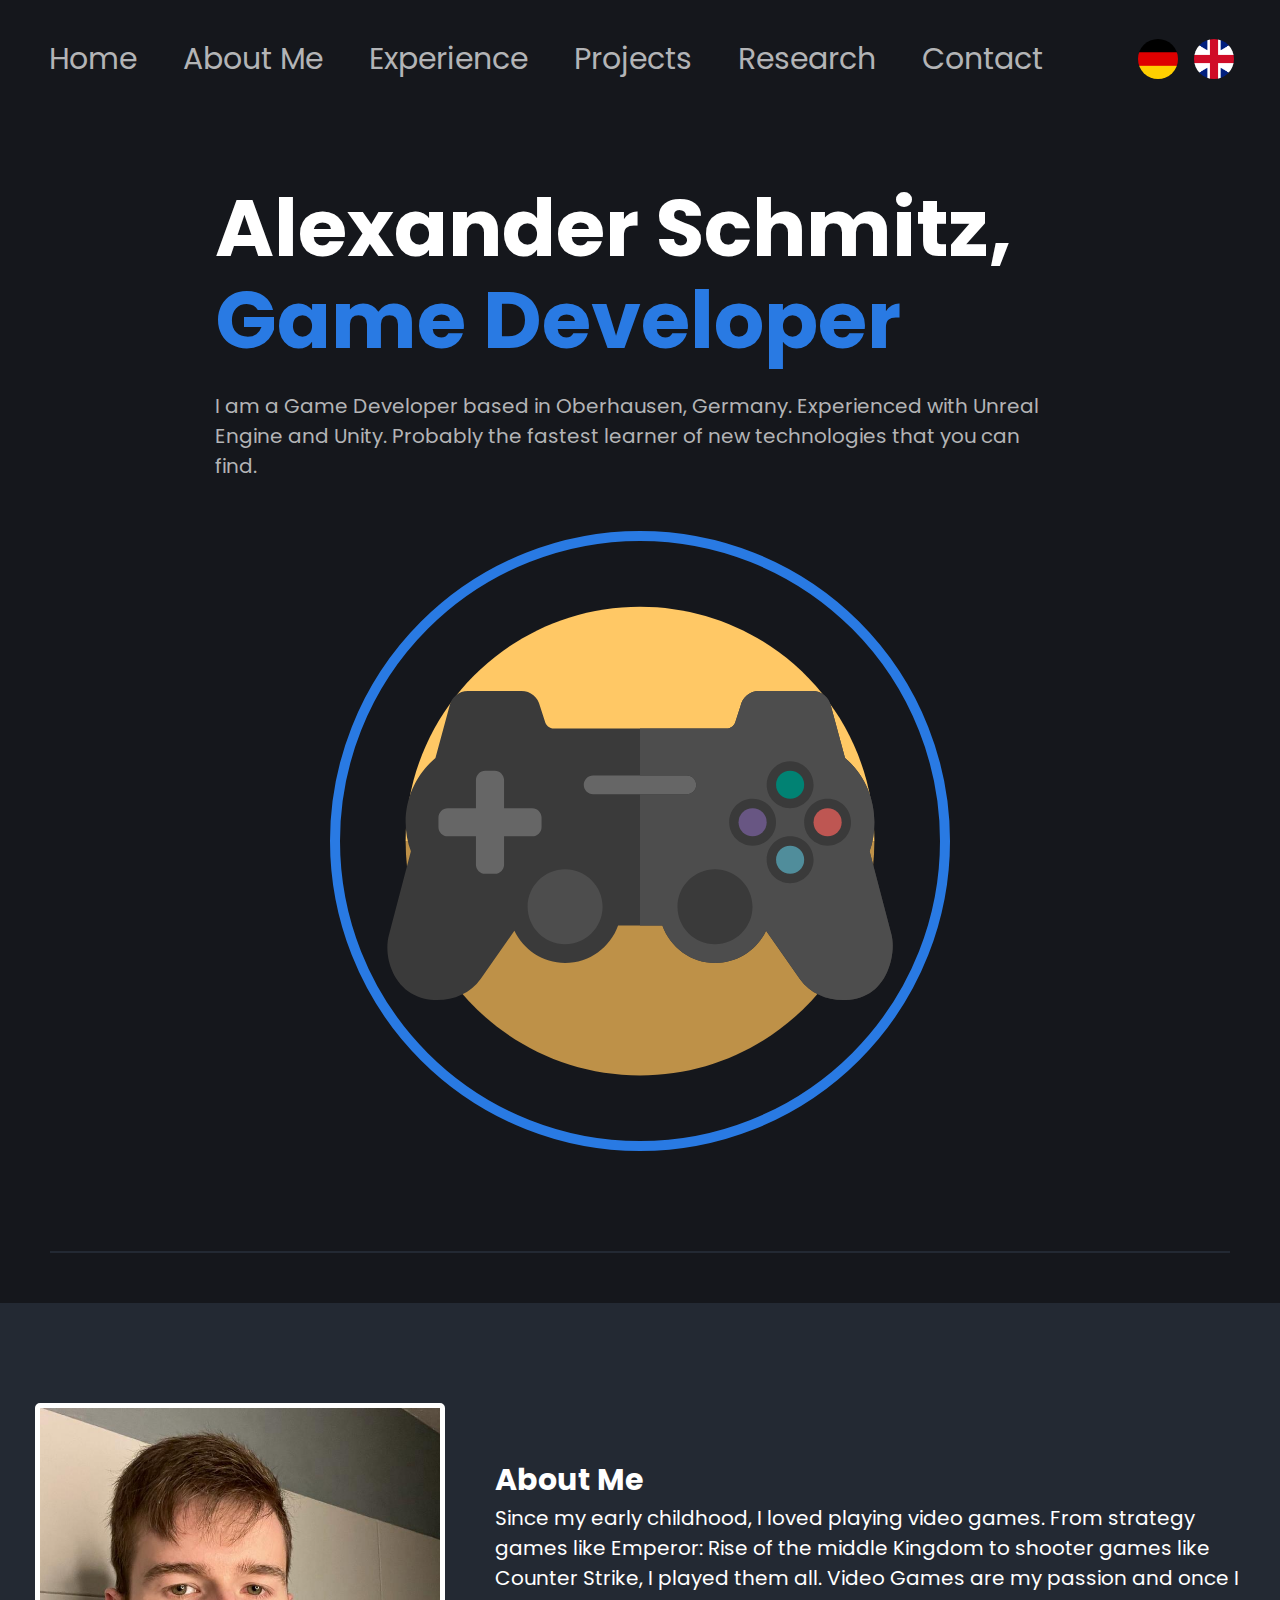
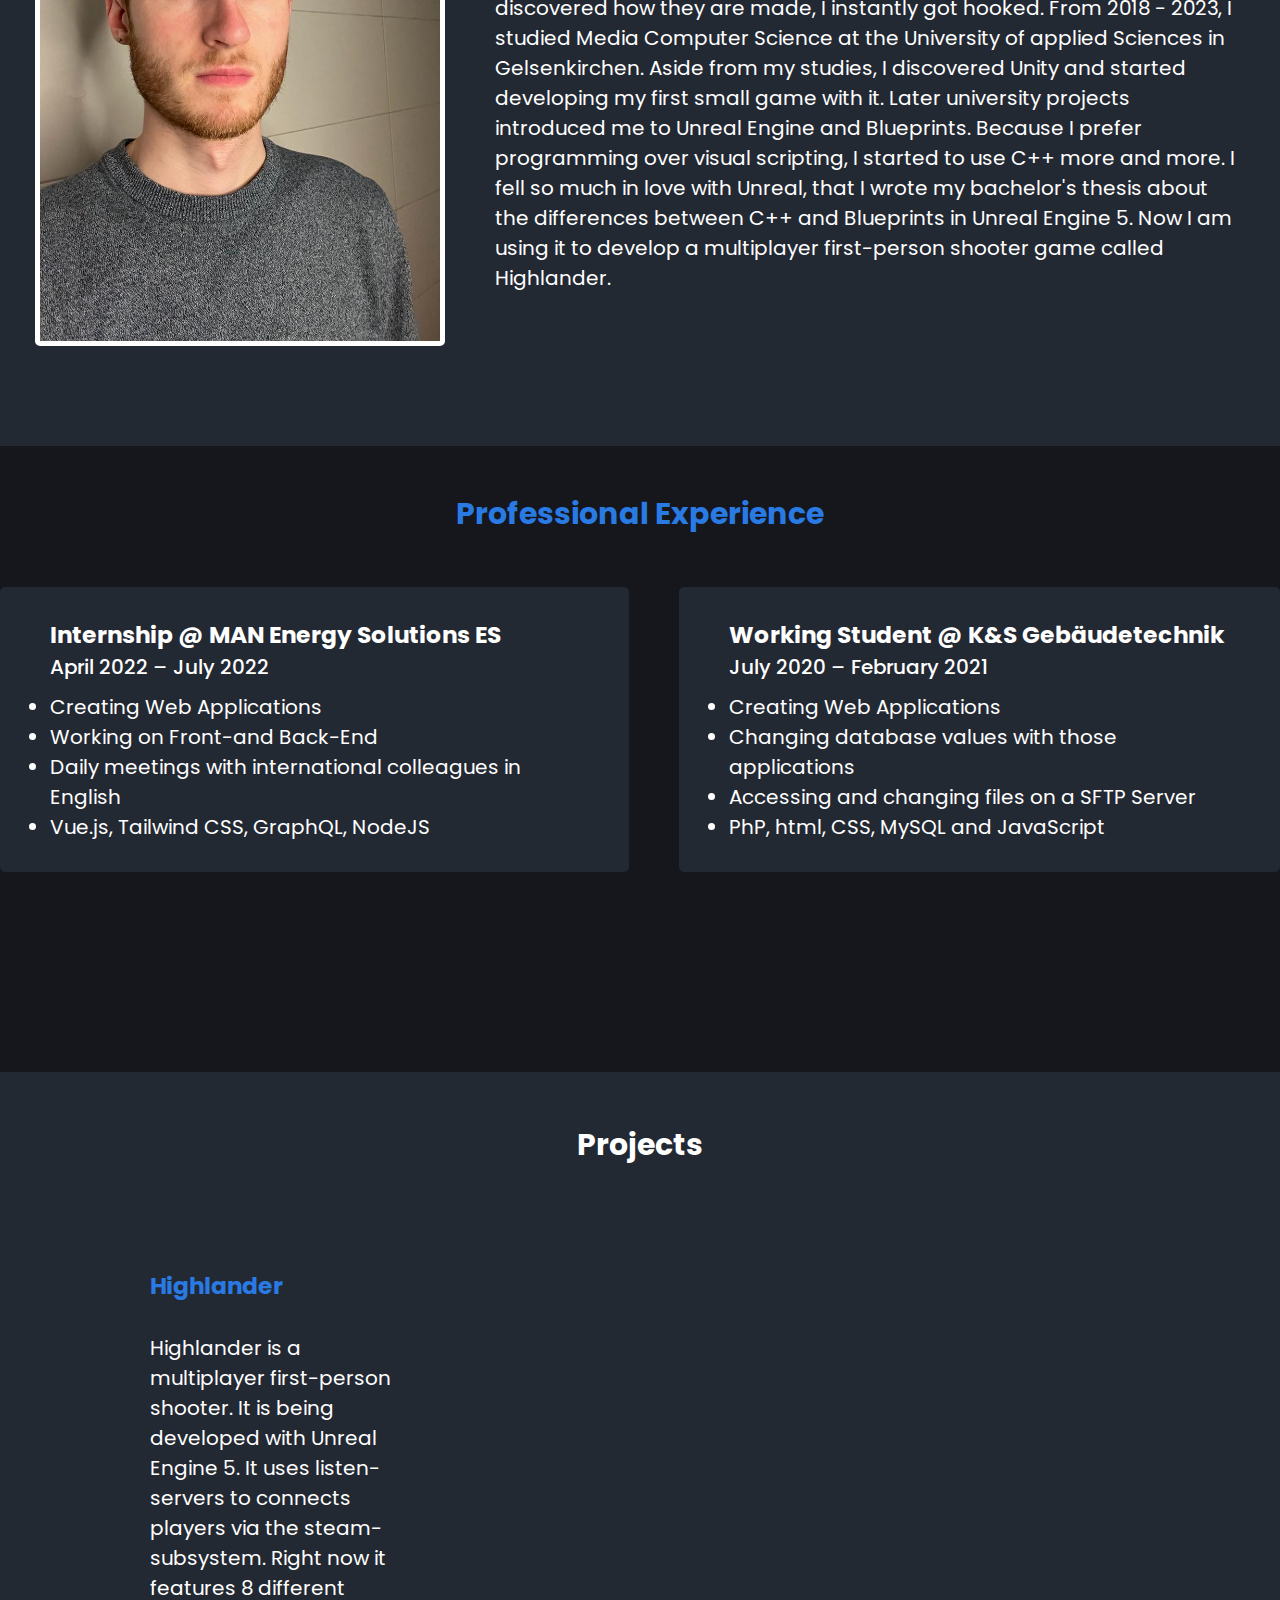
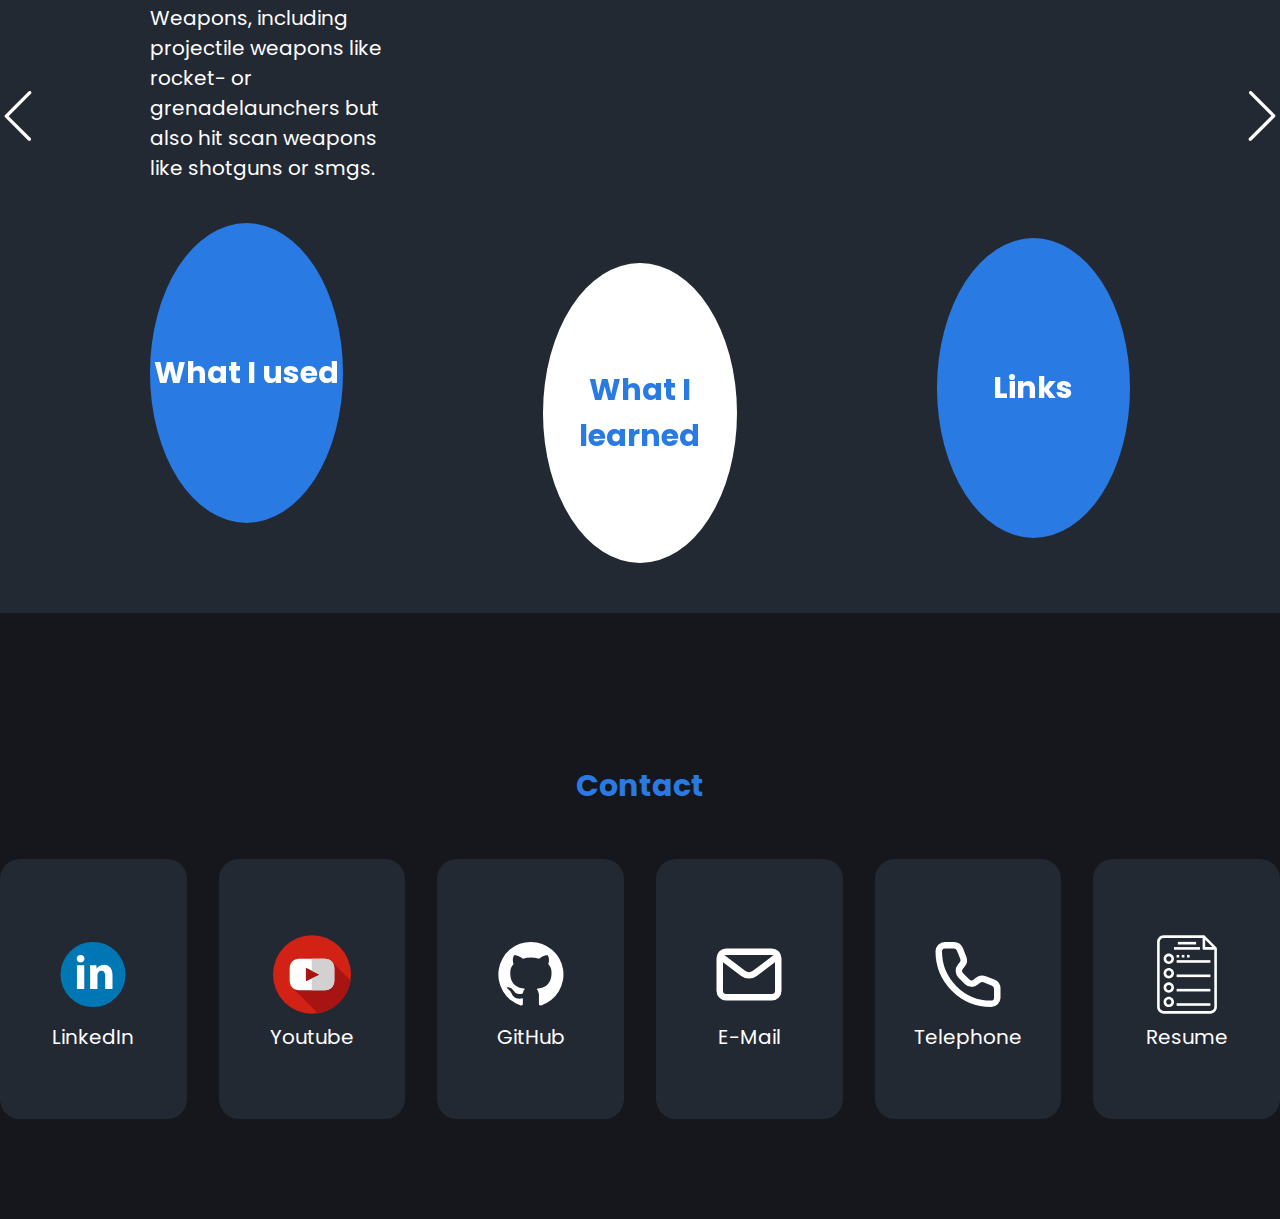
==== commit 6d48b1da: "imrpoved project section" ====
--- a/index.html
+++ b/index.html
@@ -5,6 +5,7 @@
     <meta http-equiv="X-UA-Compatible" content="IE=edge">
     <meta name="viewport" content="width=device-width, initial-scale=1.0">
     <title>Portfolio Alexander Schmitz</title>
+    <link rel="icon" type="image/x-icon" href="/images/game-svgrepo-com.svg">
     <link rel="stylesheet" href="styles/general.css">
     <link rel="stylesheet" href="styles/navbar.css">
     <link rel="stylesheet" href="styles/header.css">
@@ -18,11 +19,11 @@
         <nav>
             <ul>
                 <li><a href="">Home</a></li>
-                <li><a href="">About Me</a></li>
-                <li><a href="">Experience</a></li>
-                <li><a href="projects.html">Projects</a></li>
+                <li><a href="#about-me-section">About Me</a></li>
+                <li><a href="#resume">Experience</a></li>
+                <li><a href="#projects">Projects</a></li>
                 <li><a href="">Research</a></li>
-                <li><a href="">Contact</a></li>
+                <li><a href="#contact">Contact</a></li>
             </ul>
             <div class="flags">
                 <div class="flag">
@@ -49,27 +50,18 @@
     <div class="divider"></div>
     <main>
         <section id="about-me-section">
-            <img src="images/pic_self.jpeg" alt="Picture Alexander Schmitz">
+            <img src="images/Selfie.jpg" alt="Picture Alexander Schmitz">
             <div style="width: 750px;">
                 <h2>About Me</h2>
                 <p>
-                    Lorem ipsum dolor sit amet consectetur, adipisicing elit. Adipisci sint labore 
-                    tenetur veritatis maiores nobis repellat molestiae in. Architecto et ipsum beatae 
-                    minus maxime ipsa, quidem provident eos. Neque culpa sed alias impedit! Recusandae 
-                    magni optio sint sit ab rerum est suscipit quas similique fuga? Debitis similique 
-                    nulla iusto blanditiis, id placeat ab magnam itaque, sint autem laboriosam molestias 
-                    possimus aperiam est veniam nostrum ex doloribus, quis perspiciatis quam. Placeat 
-                    soluta, error in aperiam quisquam quidem. Eveniet excepturi aliquam esse vel tempora 
-                    quibusdam odit, iure magnam aliquid totam unde obcaecati, neque facilis? Doloremque, 
-                    accusantium soluta dignissimos sequi repellat exercitationem delectus quisquam voluptatum 
-                    deserunt sint, aliquam, ut accusamus rerum autem voluptas. Itaque quam molestias eligendi 
-                    optio, quidem, similique repudiandae tenetur quo eius porro sequi maxime molestiae pariatur 
-                    doloremque error vero provident. 
-                    Als angehender Medieninformatiker konnte ich bereits in zahlreichen Projekten meine Fähigkeiten
-                    unter Beweis stellen.
-                    Während meines Studiums habe ich mich vor allem mit Der Unreal Engine beschäftigt.
-                    Meine Bachelorarbeit schrieb ich über den Unterschied zwischen C++ und Blueprints in Unreal Engine 5.
-                    Dabei konnte ich Situationen aufzeigen, in welchen die eine Programmiersprache der anderen überlegen ist.
+                    Since my early childhood, I loved playing video games. From strategy games like Emperor: Rise of the middle Kingdom 
+                    to shooter games like Counter Strike, I played them all. Video Games are my passion and once I discovered how they 
+                    are made, I instantly got hooked. From 2018 - 2023, I studied Media Computer Science at the University of applied 
+                    Sciences in Gelsenkirchen. Aside from my studies, I discovered Unity and started developing my
+                    first small game with it. Later university projects introduced me to Unreal Engine and Blueprints. Because I 
+                    prefer programming over visual scripting, I started to use C++ more and more. I fell so much in love with Unreal, 
+                    that I wrote my bachelor's thesis about the differences between C++ and Blueprints in Unreal Engine 5. Now I am 
+                    using it to develop a multiplayer first-person shooter game called Highlander.
                 </p>
             </div>
         </section>
@@ -98,21 +90,74 @@
                 </div>
             </div>
         </section>
-        <section class="projects">
+        <section id="projects">
             <h2>Projects</h2>
-            <div class="project">
-                <div class="project-description">
-                    <h3>Highlander</h3>
-                    <p>
-                        Highlander is a Multiplayer first-person shooter. It is being developed with Unreal Engine 5.
-                        It uses listen-servers to connects players via the steam-subsystem. Lorem ipsum dolor, sit amet consectetur adipisicing elit. Non adipisci, cumque alias ea autem voluptas debitis explicabo nemo impedit eveniet reiciendis temporibus sequi minima est, vel saepe libero odio iure quos recusandae cum sit. Tempora molestias cupiditate esse praesentium ad placeat porro quos voluptatibus maiores, soluta inventore iure aliquid suscipit?
-                    </p>
-                </div>
-                <div>
-                    <iframe width="700" height="395" src="https://www.youtube.com/embed/jy7Hrgkqv9A" title="Highlander core gameplay elements" frameborder="0" allow="accelerometer; autoplay; clipboard-write; encrypted-media; gyroscope; picture-in-picture; web-share" allowfullscreen></iframe>
-                </div>
-            </div>
-            <div class="project">
+            <div class="project-content">
+                <a class="slider"><img src="images/arrow-left-svgrepo-com.svg"></a>
+                <div style="width: 70%">
+                    <div class="project-parent">
+                        <div class="project">
+                            <div class="project-description">
+                                <h3>Highlander</h3>
+                                <p>
+                                    Highlander is a multiplayer first-person shooter. It is being developed with Unreal Engine 5.
+                                    It uses listen-servers to connects players via the steam-subsystem. Right now it features
+                                    8 different Weapons, including projectile weapons like rocket- or grenadelaunchers but also
+                                    hit scan weapons like shotguns or smgs.
+                                </p>
+                            </div>
+                            <div>
+                                <iframe width="700" height="395" src="https://www.youtube.com/embed/jy7Hrgkqv9A" title="Highlander core gameplay elements" frameborder="0" allow="accelerometer; autoplay; clipboard-write; encrypted-media; gyroscope; picture-in-picture; web-share" allowfullscreen></iframe>
+                            </div>
+                        </div>
+                    </div>
+                    <div style="display: flex; justify-content: center; align-items: center; gap: 200px;">
+                        <div class="flip-circle">
+                            <div class="flip-circle-inner">
+                                <div class="flip-circle-front">
+                                    <h2>What I used</h2>
+                                </div>
+                                <div class="flip-circle-back">
+                                    <ul>
+                                        <li>Unreal Engine 5</li>
+                                        <li>C++</li>
+                                        <li>Blueprints</li>
+                                        <li>Mixamo</li>
+                                    </ul>
+                                </div>
+                            </div>
+                        </div>
+                        <div class="flip-circle" style="margin-top: 80px;">
+                            <div class="flip-circle-inner">
+                                <div class="flip-circle-front" style="background-color: var(--text-color); color: var(--main-brand-color)">
+                                    <h2>What I learned</h2>
+                                </div>
+                                <div class="flip-circle-back">
+                                    <ul>
+                                        <li>Networking</li>
+                                        <li>Handling Animations</li>
+                                        <li>Implementing own gameplay systems</li>
+                                    </ul>
+                                </div>
+                            </div>
+                        </div>
+                        <div class="flip-circle" style="margin-top: 30px;">
+                            <div class="flip-circle-inner">
+                                <div class="flip-circle-front">
+                                    <h2>Links</h2>
+                                </div>
+                                <div class="flip-circle-back">
+                                    <ul>
+                                        <li><a href="https://youtu.be/jy7Hrgkqv9A" target="_blank">Youtube Playlist</a></li>
+                                    </ul>
+                                </div>
+                            </div>
+                        </div>
+                    </div>
+                </div>
+                <a class="slider"><img src="images/arrow-right-svgrepo-com.svg"></a>
+            </div>
+            <div class="project hidden">
                 <div>
                     <iframe width="700" height="395" src="https://www.youtube.com/embed/1UZQknP1VeA" title="Bandit Wars Demo" frameborder="0" allow="accelerometer; autoplay; clipboard-write; encrypted-media; gyroscope; picture-in-picture; web-share" allowfullscreen></iframe>
                 </div>
@@ -124,7 +169,7 @@
                     </p>
                 </div>
             </div>
-            <div class="project">
+            <div class="project hidden">
                 <div class="project-description">
                     <h3>The Apprentice</h3>
                     <p>
@@ -143,7 +188,7 @@
             <div style="display: flex; justify-content: center; margin-bottom: 50px; color: var(--main-brand-color)">
                 <h2>Contact</h2>
             </div>
-            <div class="contact">
+            <div id="contact">
                 <div class="social-icon">
                     <a href="https://www.linkedin.com/in/alexander-schmitz-80b65a227/" target="_blank">
                         <img src="images/linkedin-svgrepo-com.svg" alt="LinkedIn">
--- a/styles/projects.css
+++ b/styles/projects.css
@@ -1,4 +1,4 @@
-.projects {
+#projects {
     margin-top: 200px;
     display: flex;
     align-items: center;
@@ -12,10 +12,10 @@
 .project {
     display: flex;
     flex-direction: row;
-    align-items: center;
+    align-items: flex-start;
     justify-content: center;
     gap: 30px;
-    width: 70%;
+    width: 100%;
 }
 
 .project-description {
@@ -25,7 +25,102 @@
     gap: 30px;
 }
 
+.project-content {
+    display: flex;
+    align-items: center;
+    justify-content: space-around;
+    overflow: hidden;
+}
+
+.project-parent {
+    display: flex;
+    align-items: center;
+    justify-content: center;
+    width: 100%;
+    gap: 2em;
+}
+
+.project-description h3 {
+    color: var(--main-brand-color);
+}
+
 video {
     width: 400px;
     height: 300px;
+}
+
+.hidden {
+    display: none;
+}
+
+.slider {
+    display: flex;
+    align-items: center;
+    justify-content: center;
+    width: 50px;
+}
+
+.slider:hover {
+    cursor: pointer;
+}
+
+.slider img {
+    width: 100%;
+    height: 100%;
+}
+
+.flip-circle {
+    background-color: transparent;
+    width: 300px;
+    height: 300px;
+    perspective: 1000px;
+}
+
+.flip-circle-inner {
+    position: relative;
+    width: 100%;
+    height: 100%;
+    text-align: center;
+    transition: transform 0.8s;
+    transform-style: preserve-3d;
+}
+
+.flip-circle:hover .flip-circle-inner {
+    transform: rotateY(180deg);
+}
+  
+.flip-circle-front, .flip-circle-back {
+    position: absolute;
+    width: 100%;
+    height: 100%;
+    border-radius: 50%;
+    -webkit-backface-visibility: hidden;
+    backface-visibility: hidden;
+}
+  
+.flip-circle-front {
+    background-color: var(--main-brand-color);
+    color: var(--text-color);
+    display: flex;
+    justify-content: center;
+    align-items: center;
+}
+  
+.flip-circle-back {
+    background-color: var(--secondary-text-color);
+    color: var(--text-color);
+    transform: rotateY(180deg);
+    display: flex;
+    justify-content: center;
+    align-items: center;
+}
+
+.flip-circle-back a {
+    text-decoration: none;
+    color: var(--text-color);
+}
+
+.flip-circle-back ul {
+    text-align: left;
+    max-width: 70%;
 }--- a/styles/footer.css
+++ b/styles/footer.css
@@ -40,7 +40,7 @@
     width: 95%;
 }
 
-.contact {
+#contact {
     display: flex;
     justify-content: center;
     align-items: center;
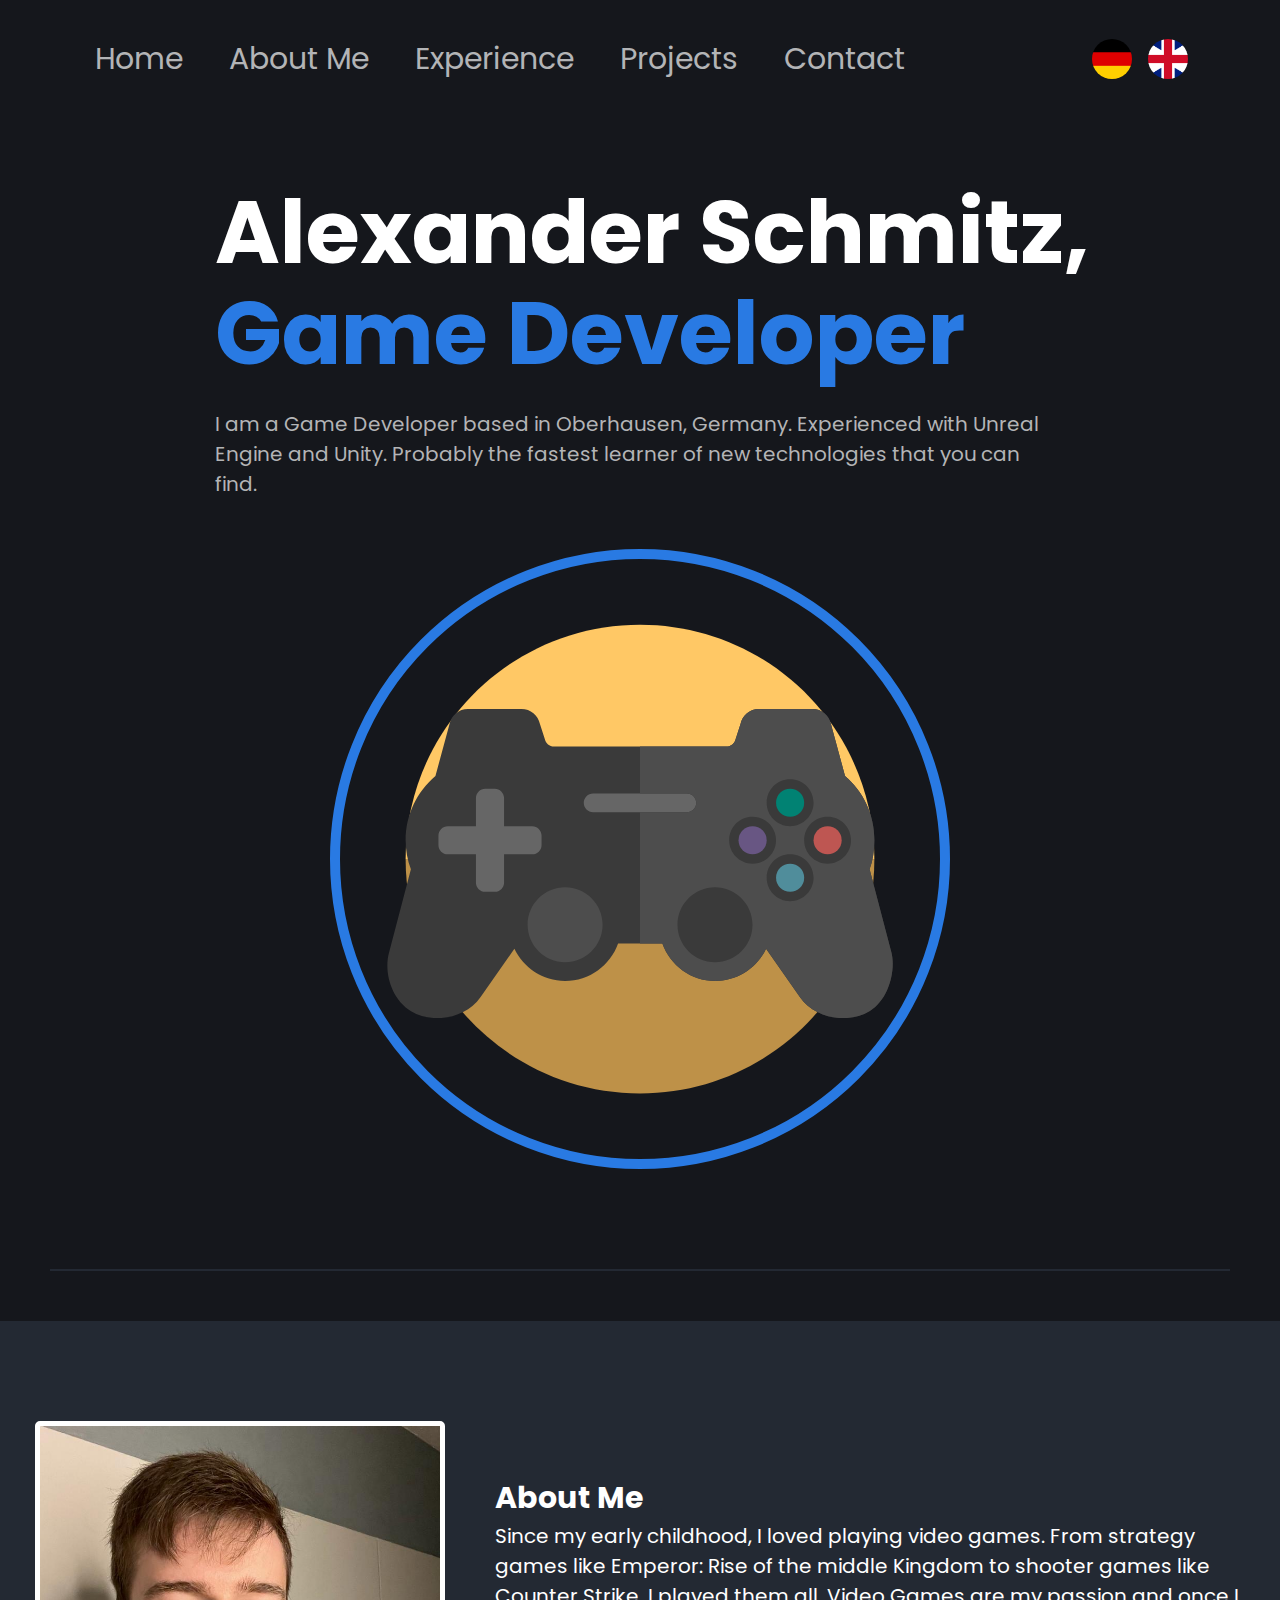
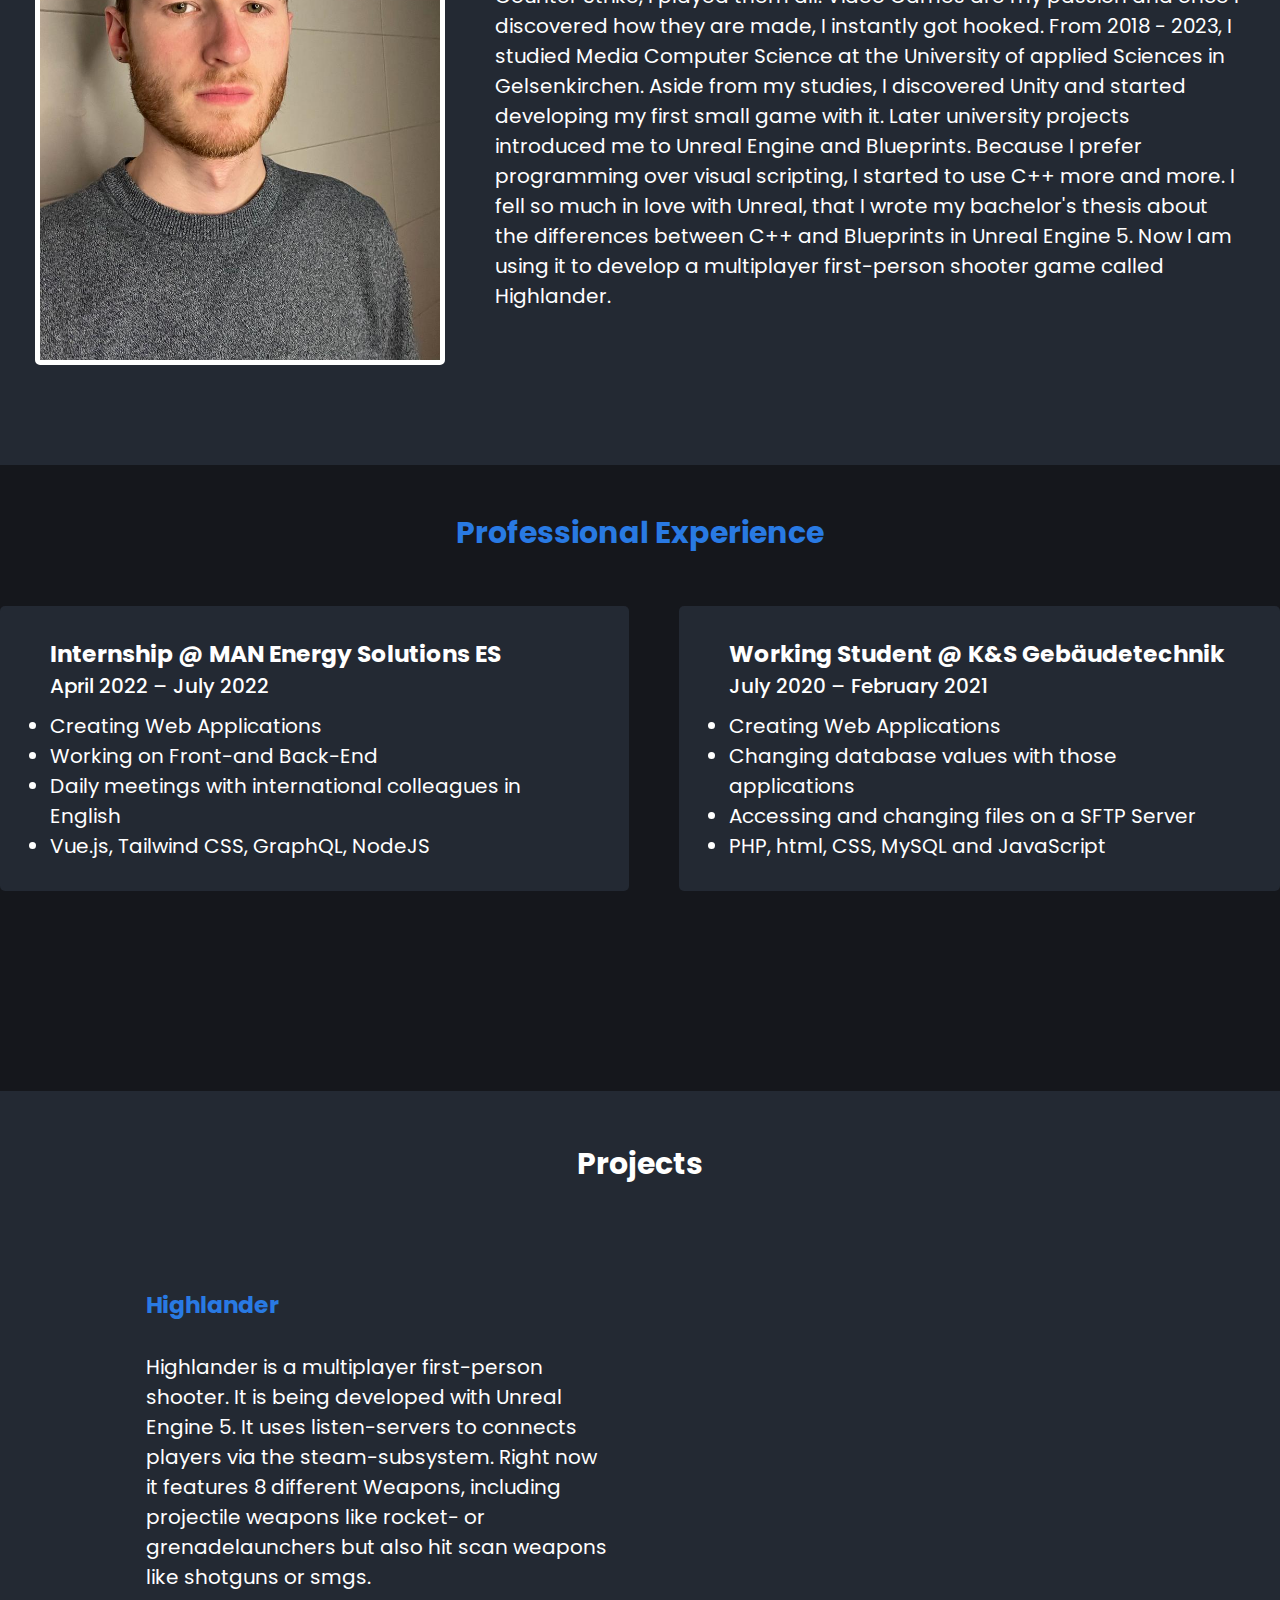
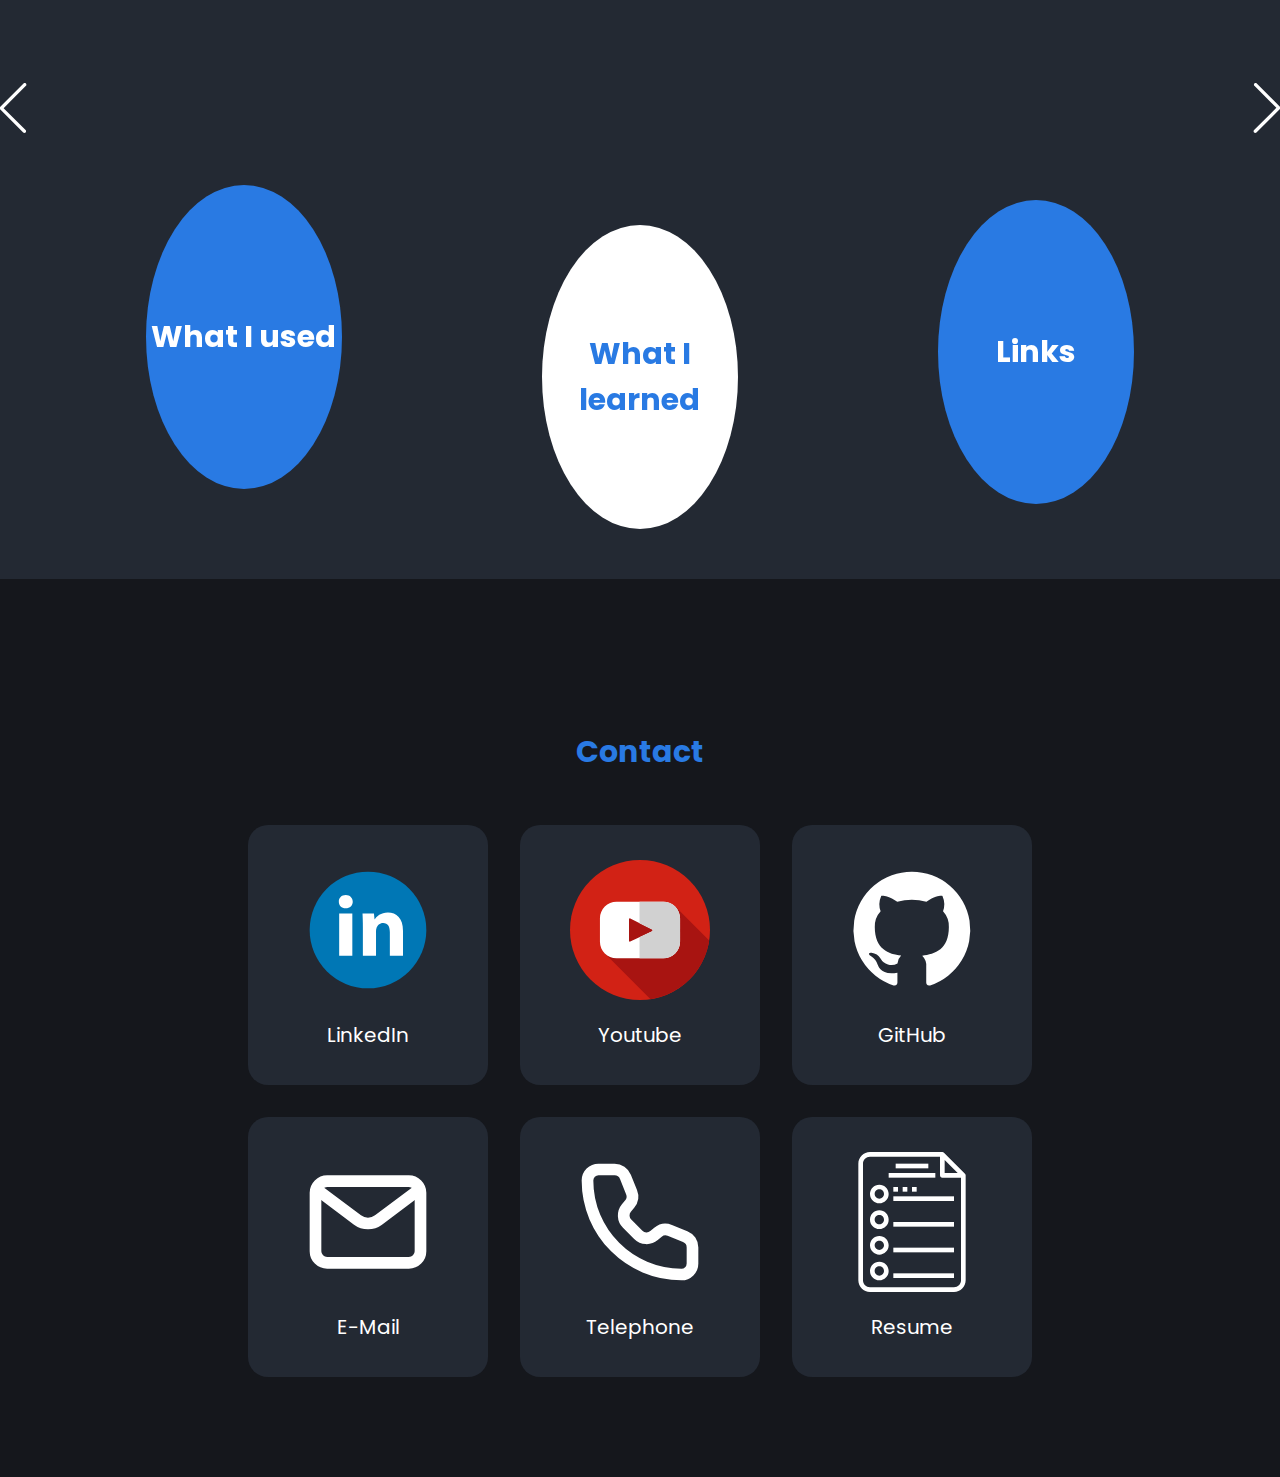
==== commit c2447b95: "can switch between multiple projects" ====
--- a/index.html
+++ b/index.html
@@ -22,7 +22,7 @@
                 <li><a href="#about-me-section">About Me</a></li>
                 <li><a href="#resume">Experience</a></li>
                 <li><a href="#projects">Projects</a></li>
-                <li><a href="">Research</a></li>
+                <!-- <li><a href="">Research</a></li> -->
                 <li><a href="#contact">Contact</a></li>
             </ul>
             <div class="flags">
@@ -85,7 +85,7 @@
                         <li>Creating Web Applications</li>
                         <li>Changing database values with those applications</li>
                         <li>Accessing and changing files on a SFTP Server</li>
-                        <li>PhP, html, CSS, MySQL and JavaScript</li>
+                        <li>PHP, html, CSS, MySQL and JavaScript</li>
                     </ul>
                 </div>
             </div>
@@ -94,21 +94,19 @@
             <h2>Projects</h2>
             <div class="project-content">
                 <a class="slider"><img src="images/arrow-left-svgrepo-com.svg"></a>
-                <div style="width: 70%">
-                    <div class="project-parent">
-                        <div class="project">
-                            <div class="project-description">
-                                <h3>Highlander</h3>
-                                <p>
-                                    Highlander is a multiplayer first-person shooter. It is being developed with Unreal Engine 5.
-                                    It uses listen-servers to connects players via the steam-subsystem. Right now it features
-                                    8 different Weapons, including projectile weapons like rocket- or grenadelaunchers but also
-                                    hit scan weapons like shotguns or smgs.
-                                </p>
-                            </div>
-                            <div>
-                                <iframe width="700" height="395" src="https://www.youtube.com/embed/jy7Hrgkqv9A" title="Highlander core gameplay elements" frameborder="0" allow="accelerometer; autoplay; clipboard-write; encrypted-media; gyroscope; picture-in-picture; web-share" allowfullscreen></iframe>
-                            </div>
+                <div class="project">
+                    <div class="project-info">
+                        <div class="project-description">
+                            <h3>Highlander</h3>
+                            <p>
+                                Highlander is a multiplayer first-person shooter. It is being developed with Unreal Engine 5.
+                                It uses listen-servers to connects players via the steam-subsystem. Right now it features
+                                8 different Weapons, including projectile weapons like rocket- or grenadelaunchers but also
+                                hit scan weapons like shotguns or smgs.
+                            </p>
+                        </div>
+                        <div class="video-container">
+                            <iframe src="https://www.youtube.com/embed/jy7Hrgkqv9A" title="Highlander core gameplay elements" frameborder="0" allow="accelerometer; autoplay; clipboard-write; encrypted-media; gyroscope; picture-in-picture; web-share" allowfullscreen></iframe>
                         </div>
                     </div>
                     <div style="display: flex; justify-content: center; align-items: center; gap: 200px;">
@@ -155,31 +153,127 @@
                         </div>
                     </div>
                 </div>
+                <div class="project hidden">
+                    <div class="project-info">
+                        <div class="project-description">
+                            <h3>Bandit Wars</h3>
+                            <p>
+                                Bandit Wars is a single-player tug of war style game. It is being developed with Unity.
+                                It uses listen-servers to connects players via the steam-subsystem. Lorem ipsum dolor, 
+                                sit amet consectetur adipisicing elit. Non adipisci, cumque alias ea autem voluptas debitis 
+                                explicabo nemo impedit eveniet reiciendis temporibus sequi minima est, vel saepe libero odio 
+                                iure quos recusandae cum sit. Tempora molestias cupiditate esse praesentium ad placeat porro 
+                                quos voluptatibus maiores, soluta inventore iure aliquid suscipit?
+                            </p>
+                        </div>
+                        <div class="video-container">
+                            <iframe src="https://www.youtube.com/embed/1UZQknP1VeA" title="Bandit Wars Demo" frameborder="0" allow="accelerometer; autoplay; clipboard-write; encrypted-media; gyroscope; picture-in-picture; web-share" allowfullscreen></iframe>
+                        </div>
+                    </div>
+                    <div style="display: flex; justify-content: center; align-items: center; gap: 200px;">
+                        <div class="flip-circle">
+                            <div class="flip-circle-inner">
+                                <div class="flip-circle-front">
+                                    <h2>What I used</h2>
+                                </div>
+                                <div class="flip-circle-back">
+                                    <ul>
+                                        <li>Unity</li>
+                                        <li>C#</li>
+                                    </ul>
+                                </div>
+                            </div>
+                        </div>
+                        <div class="flip-circle" style="margin-top: 80px;">
+                            <div class="flip-circle-inner">
+                                <div class="flip-circle-front" style="background-color: var(--text-color); color: var(--main-brand-color)">
+                                    <h2>What I learned</h2>
+                                </div>
+                                <div class="flip-circle-back">
+                                    <ul>
+                                        <li>Networking</li>
+                                        <li>Handling Animations</li>
+                                        <li>Implementing own gameplay systems</li>
+                                    </ul>
+                                </div>
+                            </div>
+                        </div>
+                        <div class="flip-circle" style="margin-top: 30px;">
+                            <div class="flip-circle-inner">
+                                <div class="flip-circle-front">
+                                    <h2>Links</h2>
+                                </div>
+                                <div class="flip-circle-back">
+                                    <ul>
+                                        <li><a href="https://github.com/axschmitz/bandit-wars" target="_blank">Github</a></li>
+                                        <li><a href="https://youtu.be/1UZQknP1VeA" target="_blank">YouTube</a></li>
+                                    </ul>
+                                </div>
+                            </div>
+                        </div>
+                    </div>
+                </div>
+                <div class="project hidden">
+                    <div class="project-info">
+                        <div class="project-description">
+                            <h3>The Apprentice</h3>
+                            <p>
+                                The Apprentice is a single-player puzzle game. It is being developed with Unreal Engine 4.
+                                It uses listen-servers to connects players via the steam-subsystem. Lorem ipsum dolor, sit 
+                                amet consectetur adipisicing elit. Non adipisci, cumque alias ea autem voluptas debitis 
+                                explicabo nemo impedit eveniet reiciendis temporibus sequi minima est, vel saepe libero odio 
+                                iure quos recusandae cum sit. Tempora molestias cupiditate esse praesentium ad placeat porro 
+                                quos voluptatibus maiores, soluta inventore iure aliquid suscipit?
+                            </p>
+                        </div>
+                        <div class="video-container">
+                            <iframe src="https://www.youtube.com/embed/t-I8sdcfZiw" title="The Apprentice Playthrough" frameborder="0" allow="accelerometer; autoplay; clipboard-write; encrypted-media; gyroscope; picture-in-picture; web-share" allowfullscreen></iframe>
+                        </div>
+                    </div>
+                    <div style="display: flex; justify-content: center; align-items: center; gap: 200px;">
+                        <div class="flip-circle">
+                            <div class="flip-circle-inner">
+                                <div class="flip-circle-front">
+                                    <h2>What I used</h2>
+                                </div>
+                                <div class="flip-circle-back">
+                                    <ul>
+                                        <li>Unreal Engine 4</li>
+                                        <li>C++</li>
+                                        <li>Blueprints</li>
+                                    </ul>
+                                </div>
+                            </div>
+                        </div>
+                        <div class="flip-circle" style="margin-top: 80px;">
+                            <div class="flip-circle-inner">
+                                <div class="flip-circle-front" style="background-color: var(--text-color); color: var(--main-brand-color)">
+                                    <h2>What I learned</h2>
+                                </div>
+                                <div class="flip-circle-back">
+                                    <ul>
+                                        <li>Saving and Loading</li>
+                                        <li>AI</li>
+                                        <li>Implementing own gameplay systems</li>
+                                    </ul>
+                                </div>
+                            </div>
+                        </div>
+                        <div class="flip-circle" style="margin-top: 30px;">
+                            <div class="flip-circle-inner">
+                                <div class="flip-circle-front">
+                                    <h2>Links</h2>
+                                </div>
+                                <div class="flip-circle-back">
+                                    <ul>
+                                        <li><a href="https://youtu.be/t-I8sdcfZiw" target="_blank">YouTube</a></li>
+                                    </ul>
+                                </div>
+                            </div>
+                        </div>
+                    </div>
+                </div>
                 <a class="slider"><img src="images/arrow-right-svgrepo-com.svg"></a>
-            </div>
-            <div class="project hidden">
-                <div>
-                    <iframe width="700" height="395" src="https://www.youtube.com/embed/1UZQknP1VeA" title="Bandit Wars Demo" frameborder="0" allow="accelerometer; autoplay; clipboard-write; encrypted-media; gyroscope; picture-in-picture; web-share" allowfullscreen></iframe>
-                </div>
-                <div class="project-description">
-                    <h3>Bandit Wars</h3>
-                    <p>
-                        Bandit Wars is a single-player tug of war style game. It is being developed with Unity.
-                        It uses listen-servers to connects players via the steam-subsystem. Lorem ipsum dolor, sit amet consectetur adipisicing elit. Non adipisci, cumque alias ea autem voluptas debitis explicabo nemo impedit eveniet reiciendis temporibus sequi minima est, vel saepe libero odio iure quos recusandae cum sit. Tempora molestias cupiditate esse praesentium ad placeat porro quos voluptatibus maiores, soluta inventore iure aliquid suscipit?
-                    </p>
-                </div>
-            </div>
-            <div class="project hidden">
-                <div class="project-description">
-                    <h3>The Apprentice</h3>
-                    <p>
-                        The Apprentice is a single-player puzzle game. It is being developed with Unreal Engine 4.
-                        It uses listen-servers to connects players via the steam-subsystem. Lorem ipsum dolor, sit amet consectetur adipisicing elit. Non adipisci, cumque alias ea autem voluptas debitis explicabo nemo impedit eveniet reiciendis temporibus sequi minima est, vel saepe libero odio iure quos recusandae cum sit. Tempora molestias cupiditate esse praesentium ad placeat porro quos voluptatibus maiores, soluta inventore iure aliquid suscipit?
-                    </p>
-                </div>
-                <div>
-                    <iframe width="700" height="395" src="https://www.youtube.com/embed/t-I8sdcfZiw" title="The Apprentice Playthrough" frameborder="0" allow="accelerometer; autoplay; clipboard-write; encrypted-media; gyroscope; picture-in-picture; web-share" allowfullscreen></iframe>
-                </div>
             </div>
         </section>
     </main>
@@ -241,4 +335,6 @@
         </div>
     </footer>
 </body>
-</html>+</html>
+
+<script src="scripts/main.js"></script>--- a/styles/general.css
+++ b/styles/general.css
@@ -18,7 +18,7 @@
     min-height: 100vh;
     background-color: var(--primary-color);
     font-family: 'Poppins', sans-serif;
-    font-size: 20px;
+    font-size: 1.25rem;
     color: var(--text-color)
 }
 
@@ -31,13 +31,17 @@
 }
 
 h1 {
-    font-size: 80px;
+    font-size: 5.5rem;
     line-height: 115%;
 }
 
 .subheading {
     margin-top: 25px;
     color: var(--secondary-text-color);
+}
+
+html {
+    scroll-behavior: smooth;
 }
 
 @media(max-width: 800px) {
--- a/styles/resume.css
+++ b/styles/resume.css
@@ -25,4 +25,10 @@
 
     margin-top: 5vh;
     margin-bottom: 5vh;
+}
+
+@media(max-width: 800px) {
+    #experience {
+        flex-direction: column;
+    }
 }--- a/styles/projects.css
+++ b/styles/projects.css
@@ -9,7 +9,7 @@
     background-color: var(--secondary-color);
 }
 
-.project {
+.project-info {
     display: flex;
     flex-direction: row;
     align-items: flex-start;
@@ -32,12 +32,14 @@
     overflow: hidden;
 }
 
-.project-parent {
-    display: flex;
+.project {
+    /* display: flex;
     align-items: center;
     justify-content: center;
     width: 100%;
-    gap: 2em;
+    gap: 2em; */
+    max-width: 70%;
+    transition: height 1s, width 1s, padding 1s, visibility 1s, opacity 0.5s ease-out;
 }
 
 .project-description h3 {
@@ -69,10 +71,31 @@
     height: 100%;
 }
 
+.video-container {
+    /* position: relative;
+    overflow: hidden;
+    padding-bottom: 56.25%;
+    width: 100%;
+    height: 0; */
+    /* width: 100%;
+    height: 56,25%; */
+    min-width: 50%;
+}
+
+.video-container iframe {
+    /* position: absolute;
+    top: 0;
+    left: 0;
+    width: 100%;
+    height: 100%; */
+    width: 40em; /* w: 40em, h: 22.5em */
+    height: 22.5em;
+}
+
 .flip-circle {
     background-color: transparent;
-    width: 300px;
-    height: 300px;
+    width: 19rem;
+    height: 19rem;
     perspective: 1000px;
 }
 
@@ -123,4 +146,10 @@
 .flip-circle-back ul {
     text-align: left;
     max-width: 70%;
+}
+
+@media(max-width: 800px) {
+    .project {
+        flex-direction: column;
+    }
 }--- a/styles/footer.css
+++ b/styles/footer.css
@@ -12,6 +12,7 @@
     background-color: var(--secondary-color);
     padding: 2em;
     width: 10vw;
+    min-width: 10rem;
     height: 20vh;
     border-radius: 20px;
     overflow: hidden;
@@ -26,23 +27,91 @@
     display: flex;
     justify-content: center;
     align-items: center;
+    margin-bottom: 1em;
 }
 
 .social-icon img {
-    height: 90%;
-    width: 90%;
+    height: 7em;
+    width: 7em;
     transition: 150ms ease-in-out;
 }
 
 .social-icon img:hover {
     cursor: pointer;
-    height: 95%;
-    width: 95%;
+    height: 7.5em;
+    width: 7.5em;
 }
 
 #contact {
-    display: flex;
+    /* display: flex;
+    justify-content: center;
+    align-items: center;
+    gap: 2rem; */
+    display: grid;
     justify-content: center;
     align-items: center;
     gap: 2rem;
+    grid-template-areas: 'one two three four five six';
+}
+
+.social-icon:nth-child(1) {
+    grid-area: one;
+}
+
+.social-icon:nth-child(2) {
+    grid-area: two;
+}
+
+.social-icon:nth-child(3) {
+    grid-area: three;
+}
+
+.social-icon:nth-child(4) {
+    grid-area: four;
+}
+
+.social-icon:nth-child(5) {
+    grid-area: five;
+}
+
+.social-icon:nth-child(6) {
+    grid-area: six;
+}
+
+@media (max-width: 600px) {
+    #contact {
+        grid-template-areas:
+            'one'
+            'two'
+            'three'
+            'four'
+            'five'
+            'six';
+    }
+}
+
+@media (min-width: 600px) {
+    #contact {
+        grid-template-areas:
+            'one'
+            'two'
+            'three'
+            'four'
+            'five'
+            'six';
+    }
+}
+
+@media (min-width: 768px) {
+    #contact {
+        grid-template-areas:
+            'one two three'
+            'four five six';
+    }
+}
+
+@media (min-width: 1500px) {
+    #contact {
+        grid-template-areas: 'one two three four five six';
+    }
 }